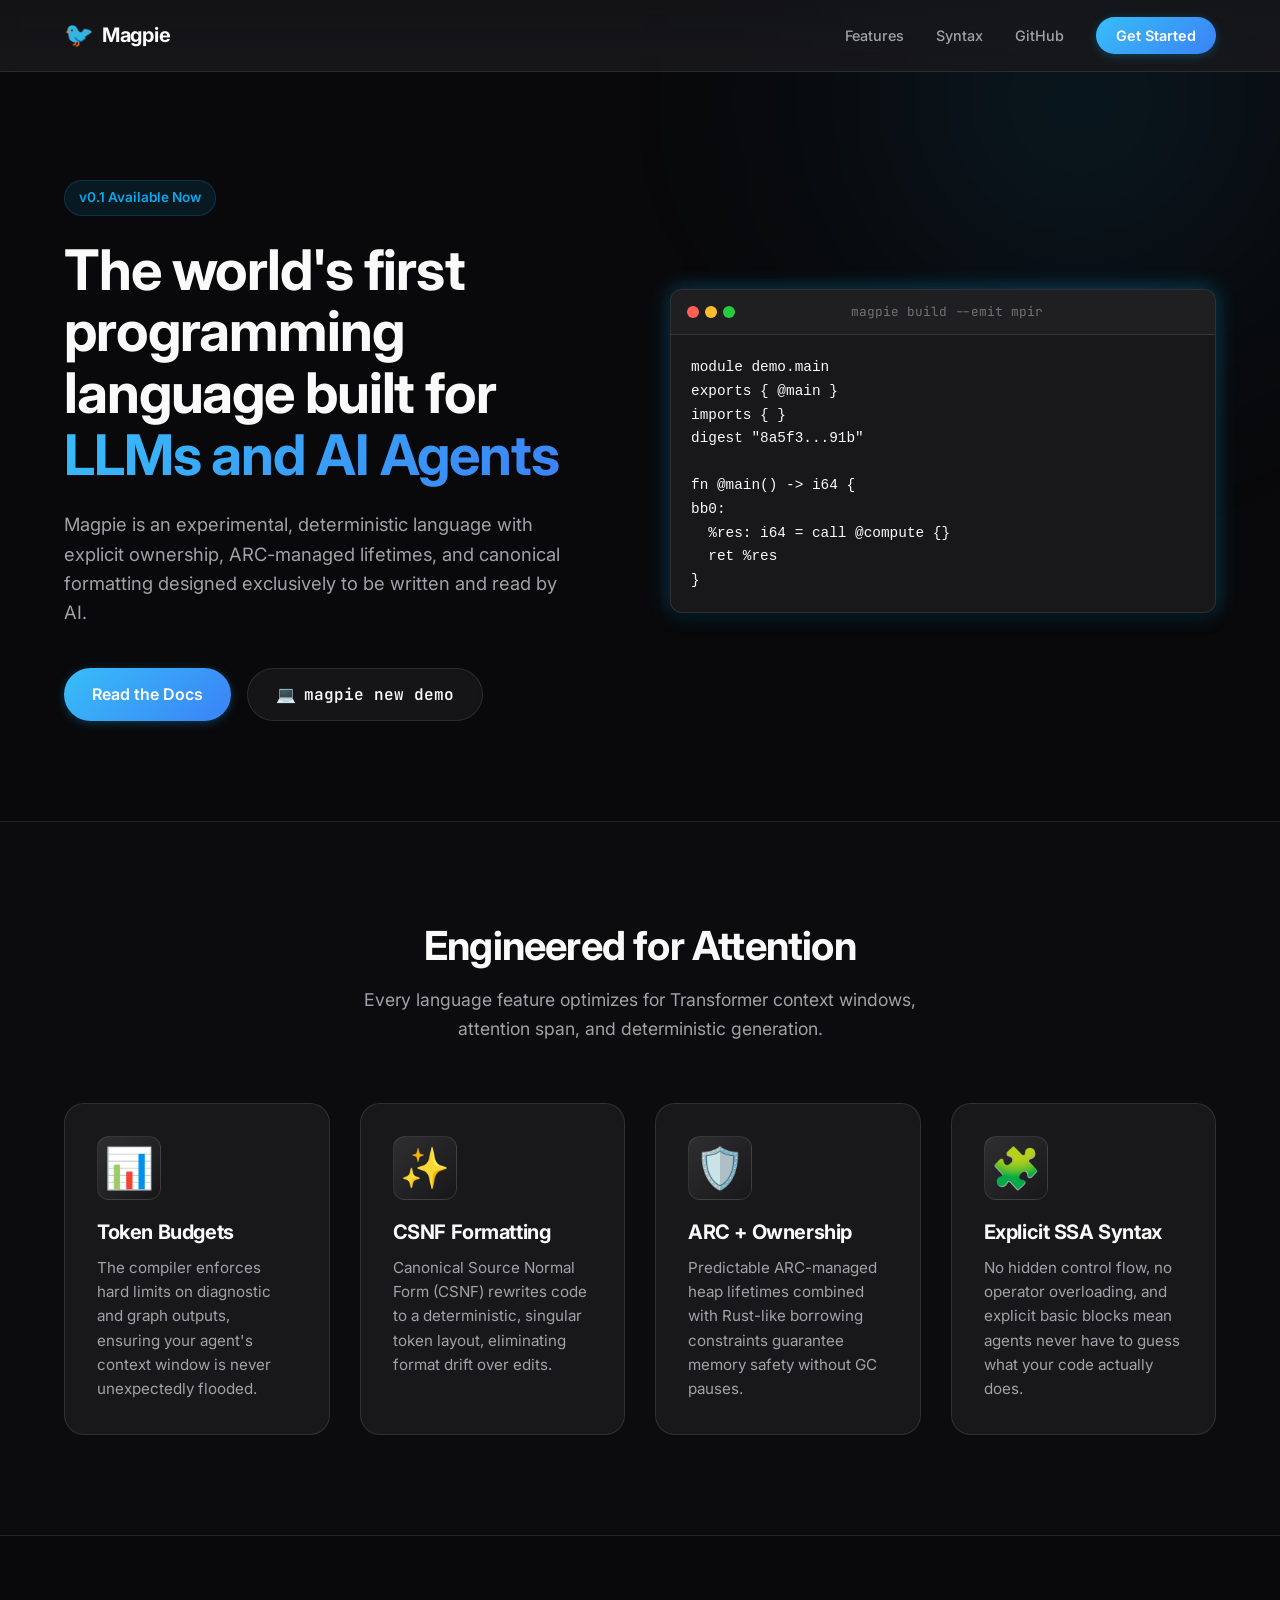
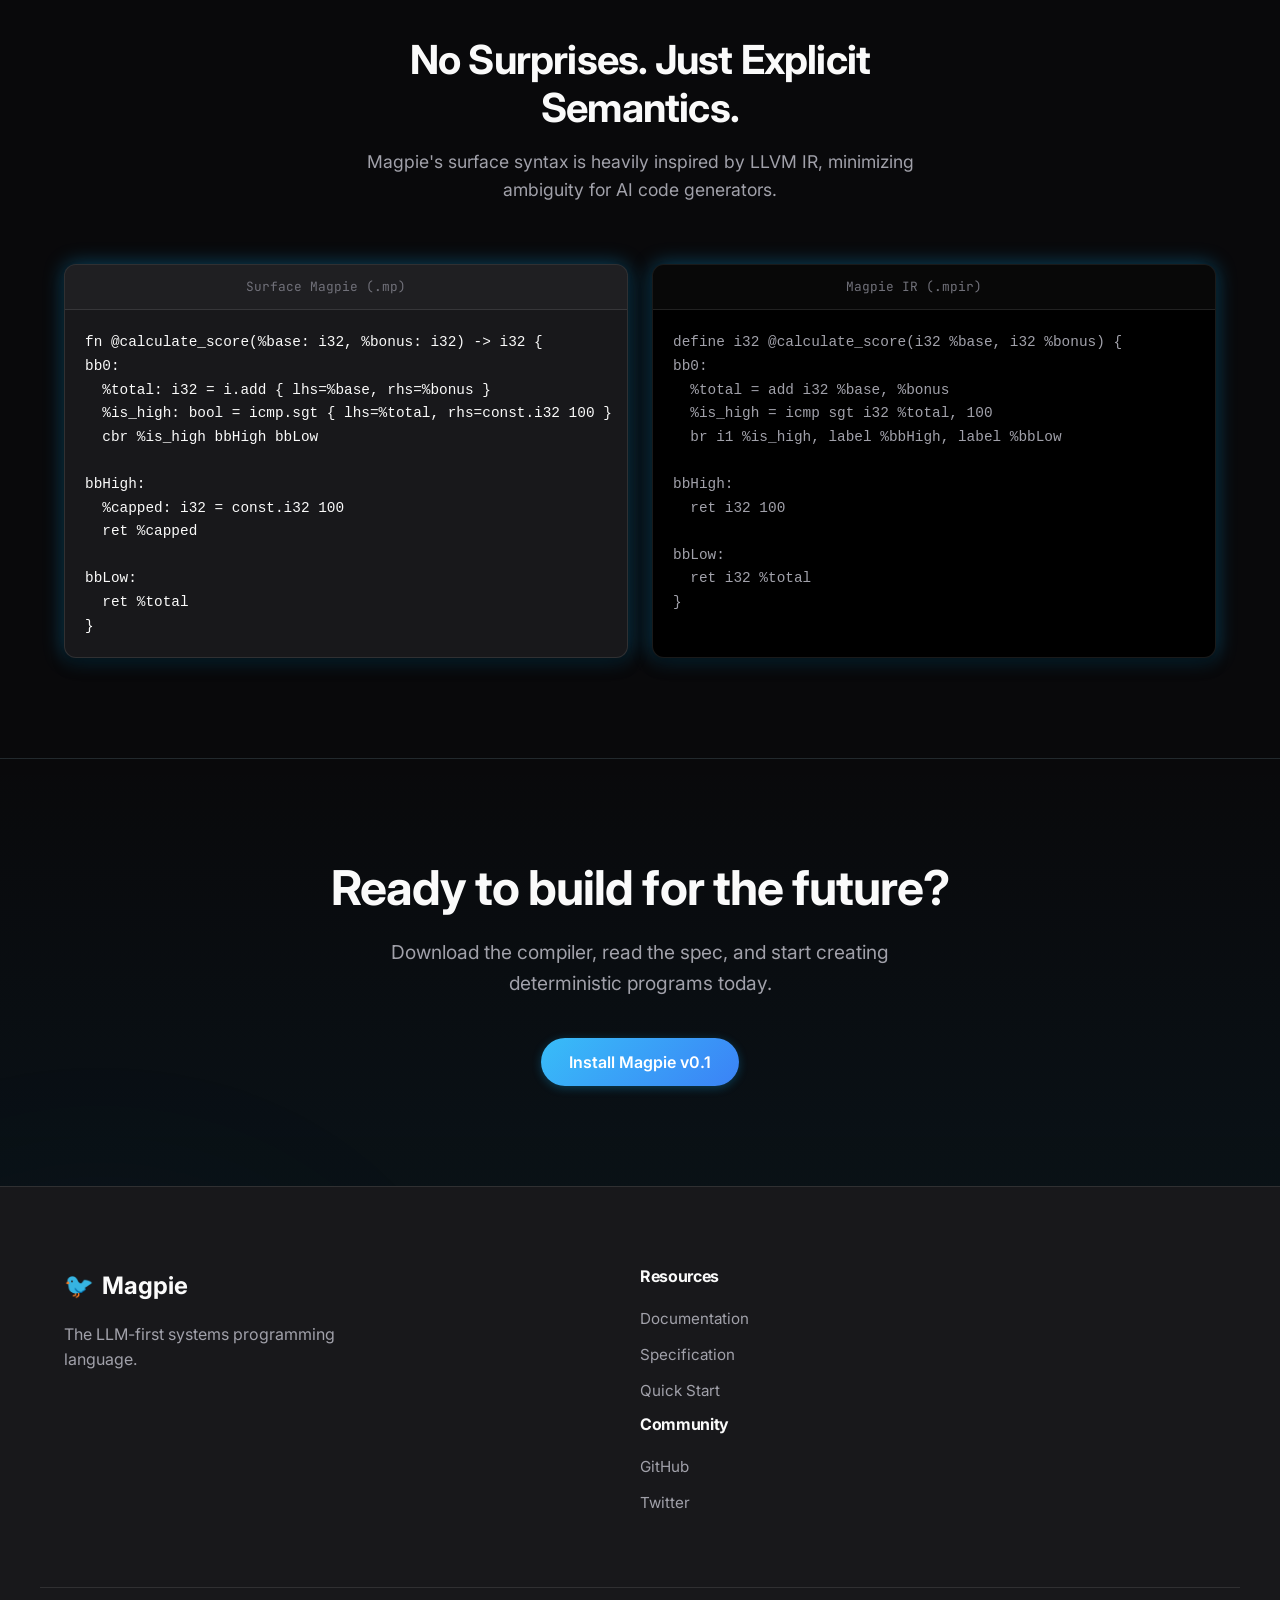
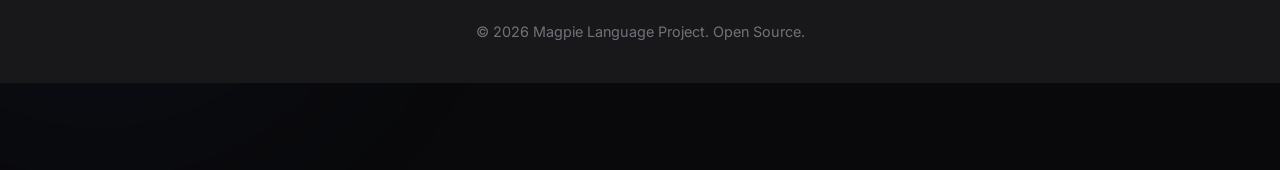
==== index.html @ f6280894 "Add landing page" ====
<!DOCTYPE html>
<html lang="en">

<head>
    <meta charset="UTF-8">
    <meta name="viewport" content="width=device-width, initial-scale=1.0">
    <title>Magpie | The LLM-First Systems Language</title>
    <meta name="description" content="The world's first programming language built for LLMs and AI Agents.">
    <link rel="preconnect" href="https://fonts.googleapis.com">
    <link rel="preconnect" href="https://fonts.gstatic.com" crossorigin>
    <link
        href="https://fonts.googleapis.com/css2?family=Inter:wght@400;500;600;700;800&family=JetBrains+Mono:wght@400;500;700&display=swap"
        rel="stylesheet">
    <link rel="stylesheet" href="style.css">
</head>

<body>
    <!-- Background Elements -->
    <div class="glow-bg top-glow"></div>
    <div class="glow-bg bottom-glow"></div>

    <header class="navbar">
        <div class="container nav-container">
            <a href="#" class="brand">
                <span class="logo-emoji">🐦</span>
                <span class="brand-name">Magpie</span>
            </a>
            <nav class="nav-links">
                <a href="#features">Features</a>
                <a href="#syntax">Syntax</a>
                <a href="https://github.com/magpie-lang/magpie/" target="_blank" rel="noopener noreferrer">GitHub</a>
                <button class="btn btn-primary nav-btn">Get Started</button>
            </nav>
        </div>
    </header>

    <main>
        <section class="hero">
            <div class="container hero-container">
                <div class="hero-content">
                    <div class="badge">v0.1 Available Now</div>
                    <h1 class="hero-title">
                        The world's first programming language built for <span class="text-gradient">LLMs and AI
                            Agents</span>
                    </h1>
                    <p class="hero-subtitle">
                        Magpie is an experimental, deterministic language with explicit ownership, ARC-managed
                        lifetimes, and canonical formatting designed exclusively to be written and read by AI.
                    </p>
                    <div class="hero-actions">
                        <a href="https://github.com/magpie-lang/magpie/blob/main/DOCUMENTATION.md" target="_blank"
                            rel="noopener noreferrer" class="btn btn-primary btn-lg">Read the Docs</a>
                        <button class="btn btn-secondary btn-lg">
                            <span class="icon">💻</span> magpie new demo
                        </button>
                    </div>
                </div>

                <div class="hero-visual">
                    <div class="code-window">
                        <div class="window-header">
                            <div class="window-controls">
                                <span></span><span></span><span></span>
                            </div>
                            <div class="window-title">magpie build --emit mpir</div>
                        </div>
                        <div class="window-body">
                            <pre><code class="language-mp">module demo.main
exports { @main }
imports { }
digest "8a5f3...91b"

fn @main() -> i64 {
bb0:
  %res: i64 = call @compute {}
  ret %res
}</code></pre>
                        </div>
                    </div>
                </div>
            </div>
        </section>

        <section id="features" class="features">
            <div class="container">
                <div class="section-header">
                    <h2>Engineered for Attention</h2>
                    <p>Every language feature optimizes for Transformer context windows, attention span, and
                        deterministic generation.</p>
                </div>

                <div class="features-grid">
                    <!-- Feature 1 -->
                    <div class="feature-card">
                        <div class="feature-icon">📊</div>
                        <h3>Token Budgets</h3>
                        <p>The compiler enforces hard limits on diagnostic and graph outputs, ensuring your agent's
                            context window is never unexpectedly flooded.</p>
                    </div>

                    <!-- Feature 2 -->
                    <div class="feature-card">
                        <div class="feature-icon">✨</div>
                        <h3>CSNF Formatting</h3>
                        <p>Canonical Source Normal Form (CSNF) rewrites code to a deterministic, singular token layout,
                            eliminating format drift over edits.</p>
                    </div>

                    <!-- Feature 3 -->
                    <div class="feature-card">
                        <div class="feature-icon">🛡️</div>
                        <h3>ARC + Ownership</h3>
                        <p>Predictable ARC-managed heap lifetimes combined with Rust-like borrowing constraints
                            guarantee memory safety without GC pauses.</p>
                    </div>

                    <!-- Feature 4 -->
                    <div class="feature-card">
                        <div class="feature-icon">🧩</div>
                        <h3>Explicit SSA Syntax</h3>
                        <p>No hidden control flow, no operator overloading, and explicit basic blocks mean agents never
                            have to guess what your code actually does.</p>
                    </div>
                </div>
            </div>
        </section>

        <section id="syntax" class="syntax-showcase">
            <div class="container">
                <div class="section-header">
                    <h2>No Surprises. Just Explicit Semantics.</h2>
                    <p>Magpie's surface syntax is heavily inspired by LLVM IR, minimizing ambiguity for AI code
                        generators.</p>
                </div>

                <div class="code-compare">
                    <div class="code-window pane">
                        <div class="window-header">
                            <div class="window-title">Surface Magpie (.mp)</div>
                        </div>
                        <div class="window-body">
                            <pre><code>fn @calculate_score(%base: i32, %bonus: i32) -> i32 {
bb0:
  %total: i32 = i.add { lhs=%base, rhs=%bonus }
  %is_high: bool = icmp.sgt { lhs=%total, rhs=const.i32 100 }
  cbr %is_high bbHigh bbLow

bbHigh:
  %capped: i32 = const.i32 100
  ret %capped

bbLow:
  ret %total
}</code></pre>
                        </div>
                    </div>

                    <div class="code-window pane pane-alt">
                        <div class="window-header">
                            <div class="window-title">Magpie IR (.mpir)</div>
                        </div>
                        <div class="window-body">
                            <pre><code>define i32 @calculate_score(i32 %base, i32 %bonus) {
bb0:
  %total = add i32 %base, %bonus
  %is_high = icmp sgt i32 %total, 100
  br i1 %is_high, label %bbHigh, label %bbLow

bbHigh:
  ret i32 100

bbLow:
  ret i32 %total
}</code></pre>
                        </div>
                    </div>
                </div>
            </div>
        </section>

        <section class="cta">
            <div class="container cta-container">
                <h2>Ready to build for the future?</h2>
                <p>Download the compiler, read the spec, and start creating deterministic programs today.</p>
                <div class="cta-actions">
                    <button class="btn btn-primary btn-lg">Install Magpie v0.1</button>
                </div>
            </div>
        </section>
    </main>

    <footer>
        <div class="container footer-container">
            <div class="footer-brand">
                <div class="logo">
                    <span class="logo-emoji">🐦</span>
                    <span class="brand-name">Magpie</span>
                </div>
                <p>The LLM-first systems programming language.</p>
            </div>

            <div class="footer-links">
                <div class="link-group">
                    <h4>Resources</h4>
                    <a href="#">Documentation</a>
                    <a href="#">Specification</a>
                    <a href="#">Quick Start</a>
                </div>
                <div class="link-group">
                    <h4>Community</h4>
                    <a href="https://github.com/magpie-lang/magpie/" target="_blank"
                        rel="noopener noreferrer">GitHub</a>
                    <a href="#">Twitter</a>
                </div>
            </div>
        </div>
        <div class="container footer-bottom">
            <p>&copy; 2026 Magpie Language Project. Open Source.</p>
        </div>
    </footer>
</body>

</html>
---- style.css ----
:root {
    /* Color Palette */
    --bg-base: #09090b;
    --bg-surface: #18181b;
    --bg-surface-elevated: #27272a;
    
    --text-primary: #fafafa;
    --text-secondary: #a1a1aa;
    --text-muted: #71717a;
    
    --accent-primary: #0ea5e9;
    --accent-secondary: #3b82f6;
    --accent-glow: rgba(14, 165, 233, 0.4);
    
    --border-color: rgba(255, 255, 255, 0.1);
    
    /* Gradients */
    --gradient-brand: linear-gradient(135deg, #38bdf8 0%, #3b82f6 100%);
    --gradient-glass: linear-gradient(180deg, rgba(24, 24, 27, 0.7) 0%, rgba(24, 24, 27, 0.9) 100%);
    
    /* Typography */
    --font-ui: 'Inter', -apple-system, BlinkMacSystemFont, "Segoe UI", Roboto, Helvetica, Arial, sans-serif;
    --font-mono: 'JetBrains Mono', ui-monospace, SFMono-Regular, Menlo, Monaco, Consolas, monospace;
    
    /* Borders & Shadows */
    --radius-sm: 6px;
    --radius-md: 12px;
    --radius-lg: 20px;
    --radius-full: 9999px;
    
    --shadow-md: 0 4px 6px -1px rgba(0, 0, 0, 0.3), 0 2px 4px -1px rgba(0, 0, 0, 0.2);
    --shadow-lg: 0 10px 15px -3px rgba(0, 0, 0, 0.4), 0 4px 6px -2px rgba(0, 0, 0, 0.2);
    --shadow-glow: 0 0 20px 0 var(--accent-glow);
    
    /* Transitions */
    --transition-fast: 150ms cubic-bezier(0.4, 0, 0.2, 1);
    --transition-normal: 300ms cubic-bezier(0.4, 0, 0.2, 1);
}

* {
    margin: 0;
    padding: 0;
    box-sizing: border-box;
}

html {
    scroll-behavior: smooth;
}

body {
    background-color: var(--bg-base);
    color: var(--text-primary);
    font-family: var(--font-ui);
    line-height: 1.6;
    -webkit-font-smoothing: antialiased;
    -moz-osx-font-smoothing: grayscale;
    position: relative;
    overflow-x: hidden;
}

/* Base Elements */
a {
    color: var(--text-primary);
    text-decoration: none;
    transition: color var(--transition-fast);
}

a:hover {
    color: var(--accent-primary);
}

h1, h2, h3, h4, h5, h6 {
    line-height: 1.2;
    letter-spacing: -0.02em;
    font-weight: 700;
}

/* Background Glow Effects */
.glow-bg {
    position: absolute;
    width: 600px;
    height: 600px;
    border-radius: 50%;
    filter: blur(120px);
    z-index: -1;
    pointer-events: none;
}

.top-glow {
    top: -200px;
    right: -100px;
    background: radial-gradient(circle, rgba(14, 165, 233, 0.15) 0%, rgba(59, 130, 246, 0) 70%);
}

.bottom-glow {
    bottom: -100px;
    left: -200px;
    background: radial-gradient(circle, rgba(59, 130, 246, 0.1) 0%, rgba(14, 165, 233, 0) 70%);
}

/* Layout */
.container {
    width: 100%;
    max-width: 1200px;
    margin: 0 auto;
    padding: 0 24px;
}

/* Navbar */
.navbar {
    position: fixed;
    top: 0;
    left: 0;
    width: 100%;
    height: 72px;
    background: var(--gradient-glass);
    backdrop-filter: blur(12px);
    -webkit-backdrop-filter: blur(12px);
    border-bottom: 1px solid var(--border-color);
    z-index: 100;
    display: flex;
    align-items: center;
}

.nav-container {
    display: flex;
    justify-content: space-between;
    align-items: center;
}

.brand {
    display: flex;
    align-items: center;
    gap: 8px;
    font-size: 1.25rem;
    font-weight: 700;
    letter-spacing: -0.01em;
}

.logo-emoji {
    font-size: 1.5rem;
}

.nav-links {
    display: flex;
    align-items: center;
    gap: 32px;
}

.nav-links a {
    color: var(--text-secondary);
    font-size: 0.9rem;
    font-weight: 500;
}

.nav-links a:hover {
    color: var(--text-primary);
}

.nav-btn {
    padding: 8px 16px;
    font-size: 0.9rem;
}

/* Buttons */
.btn {
    display: inline-flex;
    align-items: center;
    justify-content: center;
    gap: 8px;
    padding: 10px 20px;
    border-radius: var(--radius-full);
    font-weight: 600;
    font-family: var(--font-ui);
    cursor: pointer;
    transition: all var(--transition-normal);
    border: none;
    outline: none;
    text-decoration: none;
}

.btn-primary {
    background: var(--gradient-brand);
    color: white;
    box-shadow: 0 2px 10px rgba(14, 165, 233, 0.3);
}

.btn-primary:hover {
    box-shadow: 0 4px 20px rgba(14, 165, 233, 0.5);
    transform: translateY(-2px);
}

.btn-secondary {
    background: rgba(255, 255, 255, 0.05);
    color: var(--text-primary);
    border: 1px solid var(--border-color);
    backdrop-filter: blur(4px);
    font-family: var(--font-mono);
    font-size: 0.9rem;
}

.btn-secondary:hover {
    background: rgba(255, 255, 255, 0.1);
    transform: translateY(-2px);
}

.btn-lg {
    padding: 14px 28px;
    font-size: 1rem;
}

/* Hero Section */
.hero {
    padding: 180px 0 100px;
    position: relative;
    overflow: hidden;
}

.hero-container {
    display: grid;
    grid-template-columns: 1fr 1fr;
    gap: 60px;
    align-items: center;
}

.hero-content {
    display: flex;
    flex-direction: column;
    align-items: flex-start;
}

.badge {
    display: inline-block;
    padding: 6px 14px;
    border-radius: var(--radius-full);
    background: rgba(14, 165, 233, 0.1);
    color: var(--accent-primary);
    border: 1px solid rgba(14, 165, 233, 0.2);
    font-size: 0.85rem;
    font-weight: 600;
    margin-bottom: 24px;
}

.hero-title {
    font-size: 3.5rem;
    margin-bottom: 24px;
    line-height: 1.1;
    color: var(--text-primary);
}

.text-gradient {
    background: var(--gradient-brand);
    -webkit-background-clip: text;
    -webkit-text-fill-color: transparent;
    background-clip: text;
    color: transparent;
}

.hero-subtitle {
    font-size: 1.15rem;
    color: var(--text-secondary);
    margin-bottom: 40px;
    max-width: 500px;
}

.hero-actions {
    display: flex;
    gap: 16px;
    flex-wrap: wrap;
}

/* Mock Terminal / Code Window */
.code-window {
    background: var(--bg-surface);
    border-radius: var(--radius-md);
    border: 1px solid var(--border-color);
    box-shadow: var(--shadow-lg), var(--shadow-glow);
    overflow: hidden;
    position: relative;
}

.window-header {
    background: rgba(255, 255, 255, 0.03);
    border-bottom: 1px solid var(--border-color);
    padding: 12px 16px;
    display: flex;
    align-items: center;
}

.window-controls {
    display: flex;
    gap: 6px;
}

.window-controls span {
    width: 12px;
    height: 12px;
    border-radius: 50%;
    display: inline-block;
}

.window-controls span:nth-child(1) { background: #ff5f56; }
.window-controls span:nth-child(2) { background: #ffbd2e; }
.window-controls span:nth-child(3) { background: #27c93f; }

.window-title {
    flex-grow: 1;
    text-align: center;
    color: var(--text-muted);
    font-family: var(--font-mono);
    font-size: 0.8rem;
    margin-left: -40px; /* Offset the controls to center the text */
}

.window-body {
    padding: 20px;
    overflow-x: auto;
}

.window-body pre {
    font-family: var(--font-mono);
    font-size: 0.9rem;
    color: var(--text-primary);
    line-height: 1.5;
}

.window-body code {
    white-space: pre;
}

/* Syntax Highlighting Base (simplified for landing page) */
.window-body .keyword { color: #c678dd; } /* e.g. fn, module */
.window-body .function { color: #61afef; } /* e.g. @main */
.window-body .type { color: #e5c07b; } /* e.g. i64 */
.window-body .variable { color: #e06c75; } /* e.g. %res */
.window-body .string { color: #98c379; } /* e.g. "..." */
.window-body .comment { color: #5c6370; font-style: italic; }

/* Features Section */
.features {
    padding: 100px 0;
    background: rgba(255, 255, 255, 0.01);
    border-top: 1px solid var(--border-color);
    border-bottom: 1px solid var(--border-color);
}

.section-header {
    text-align: center;
    max-width: 600px;
    margin: 0 auto 60px;
}

.section-header h2 {
    font-size: 2.5rem;
    margin-bottom: 16px;
}

.section-header p {
    color: var(--text-secondary);
    font-size: 1.1rem;
}

.features-grid {
    display: grid;
    grid-template-columns: repeat(auto-fit, minmax(250px, 1fr));
    gap: 30px;
}

.feature-card {
    background: var(--bg-surface);
    border: 1px solid var(--border-color);
    border-radius: var(--radius-lg);
    padding: 32px;
    transition: transform var(--transition-normal), border-color var(--transition-normal);
}

.feature-card:hover {
    transform: translateY(-5px);
    border-color: rgba(14, 165, 233, 0.5);
    box-shadow: 0 10px 30px -10px rgba(14, 165, 233, 0.2);
}

.feature-icon {
    font-size: 2.5rem;
    margin-bottom: 20px;
    background: linear-gradient(135deg, rgba(255,255,255,0.1), rgba(255,255,255,0.0));
    width: 64px;
    height: 64px;
    display: flex;
    align-items: center;
    justify-content: center;
    border-radius: var(--radius-md);
    border: 1px solid var(--border-color);
}

.feature-card h3 {
    font-size: 1.25rem;
    margin-bottom: 12px;
}

.feature-card p {
    color: var(--text-secondary);
    font-size: 0.95rem;
}

/* Syntax Showcase */
.syntax-showcase {
    padding: 100px 0;
}

.code-compare {
    display: grid;
    grid-template-columns: 1fr 1fr;
    gap: 24px;
    margin-top: 40px;
}

.pane {
    height: 100%;
}

.pane-alt {
    background: #000;
}

.pane-alt .window-body pre {
    color: #a1a1aa;
}

/* CTA Section */
.cta {
    padding: 100px 0;
    text-align: center;
    background: linear-gradient(to bottom, transparent, rgba(14, 165, 233, 0.05));
    border-top: 1px solid var(--border-color);
}

.cta-container h2 {
    font-size: 3rem;
    margin-bottom: 20px;
}

.cta-container p {
    color: var(--text-secondary);
    font-size: 1.2rem;
    margin-bottom: 40px;
    max-width: 600px;
    margin-left: auto;
    margin-right: auto;
}

.cta-actions {
    display: flex;
    justify-content: center;
}

/* Footer */
footer {
    background: var(--bg-surface);
    border-top: 1px solid var(--border-color);
    padding: 80px 0 40px;
}

.footer-container {
    display: grid;
    grid-template-columns: 2fr 1fr 1fr;
    gap: 40px;
    margin-bottom: 60px;
}

.footer-brand .logo {
    display: flex;
    align-items: center;
    gap: 8px;
    font-size: 1.5rem;
    font-weight: 700;
    margin-bottom: 16px;
}

.footer-brand p {
    color: var(--text-secondary);
    max-width: 300px;
}

.link-group h4 {
    margin-bottom: 20px;
    color: var(--text-primary);
}

.link-group a {
    display: block;
    color: var(--text-secondary);
    margin-bottom: 12px;
    font-size: 0.95rem;
}

.link-group a:hover {
    color: var(--accent-primary);
}

.footer-bottom {
    border-top: 1px solid var(--border-color);
    padding-top: 32px;
    text-align: center;
    color: var(--text-muted);
    font-size: 0.9rem;
}

/* Responsive Design */
@media (max-width: 968px) {
    .hero-container {
        grid-template-columns: 1fr;
        text-align: center;
    }
    
    .hero-content {
        align-items: center;
    }
    
    .hero-title {
        font-size: 3rem;
    }
    
    .hero-actions {
        justify-content: center;
    }
    
    .code-compare {
        grid-template-columns: 1fr;
    }
    
    .footer-container {
        grid-template-columns: 1fr;
        text-align: center;
    }
    
    .footer-brand .logo {
        justify-content: center;
    }
    
    .footer-brand p {
        margin: 0 auto;
    }
}

@media (max-width: 640px) {
    .nav-links {
        display: none;
    }
    
    .hero-title {
        font-size: 2.25rem;
    }
    
    .hero {
        padding: 120px 0 60px;
    }
}
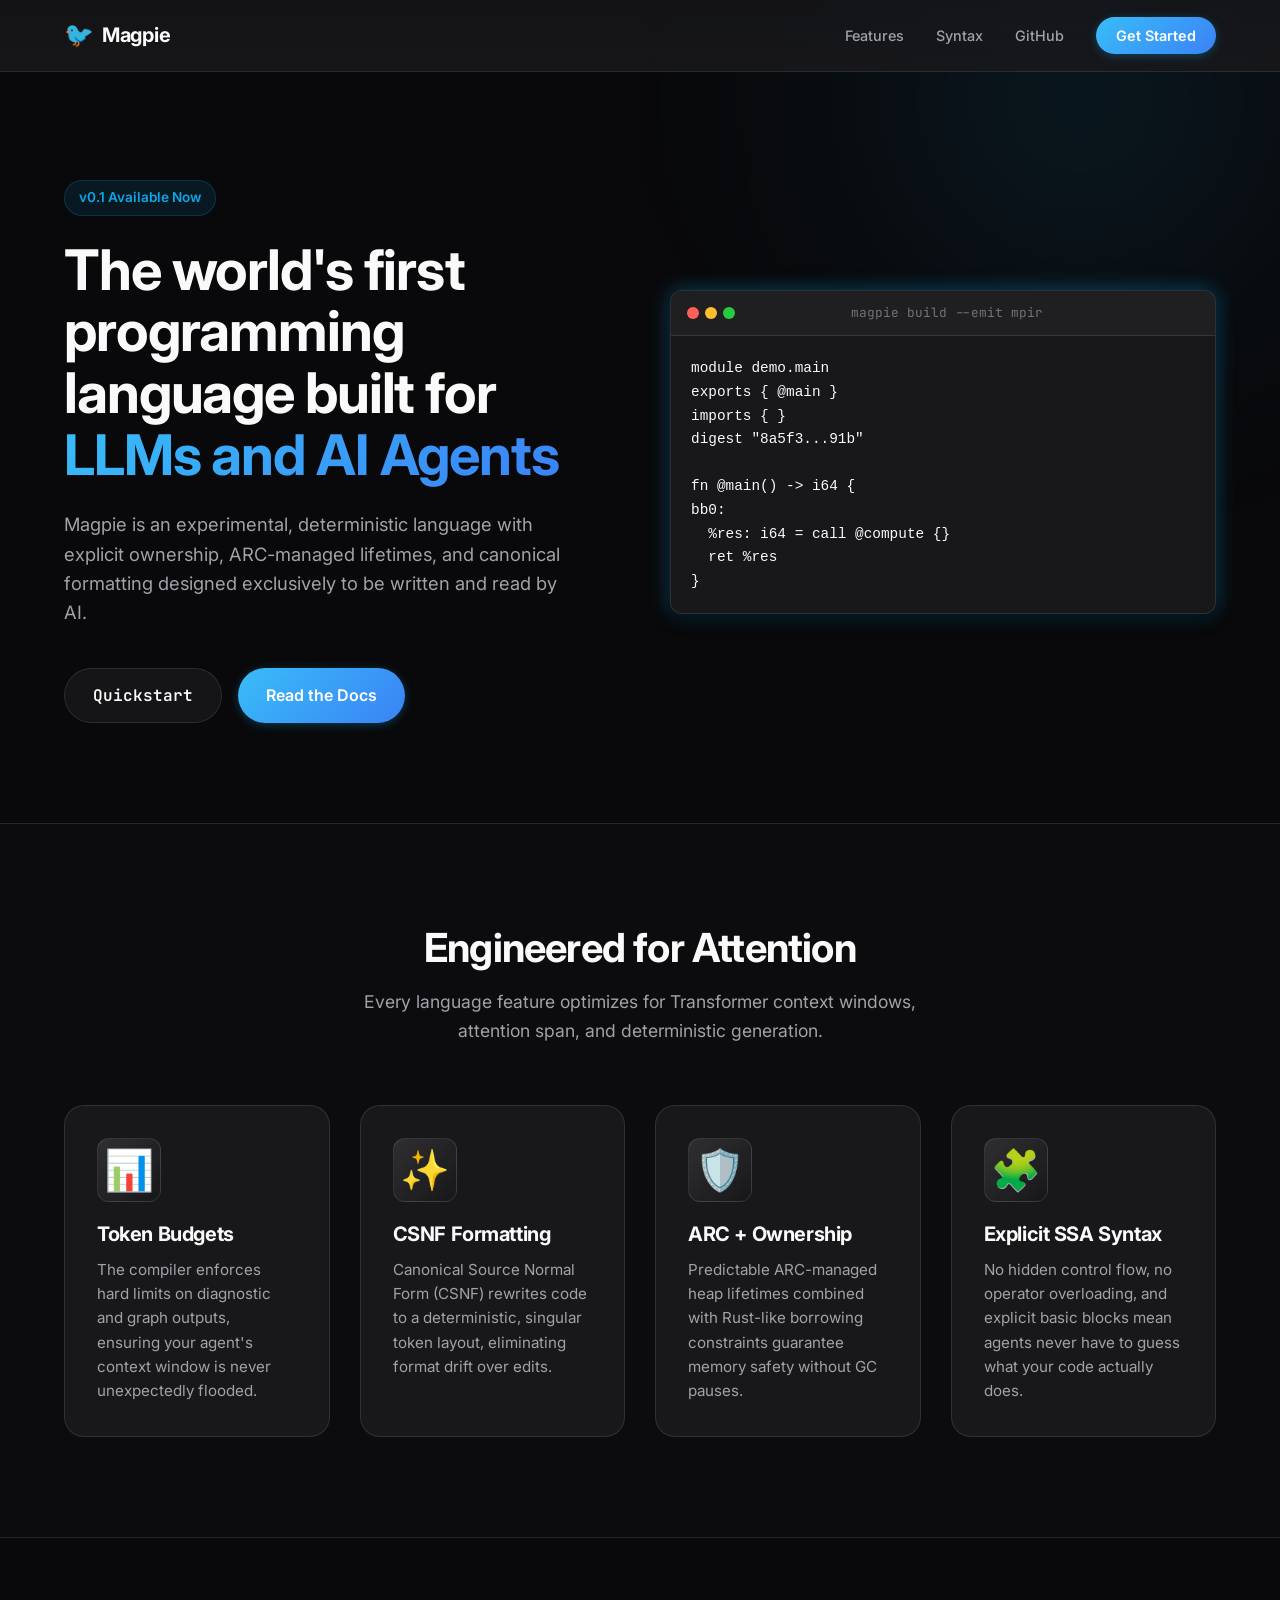
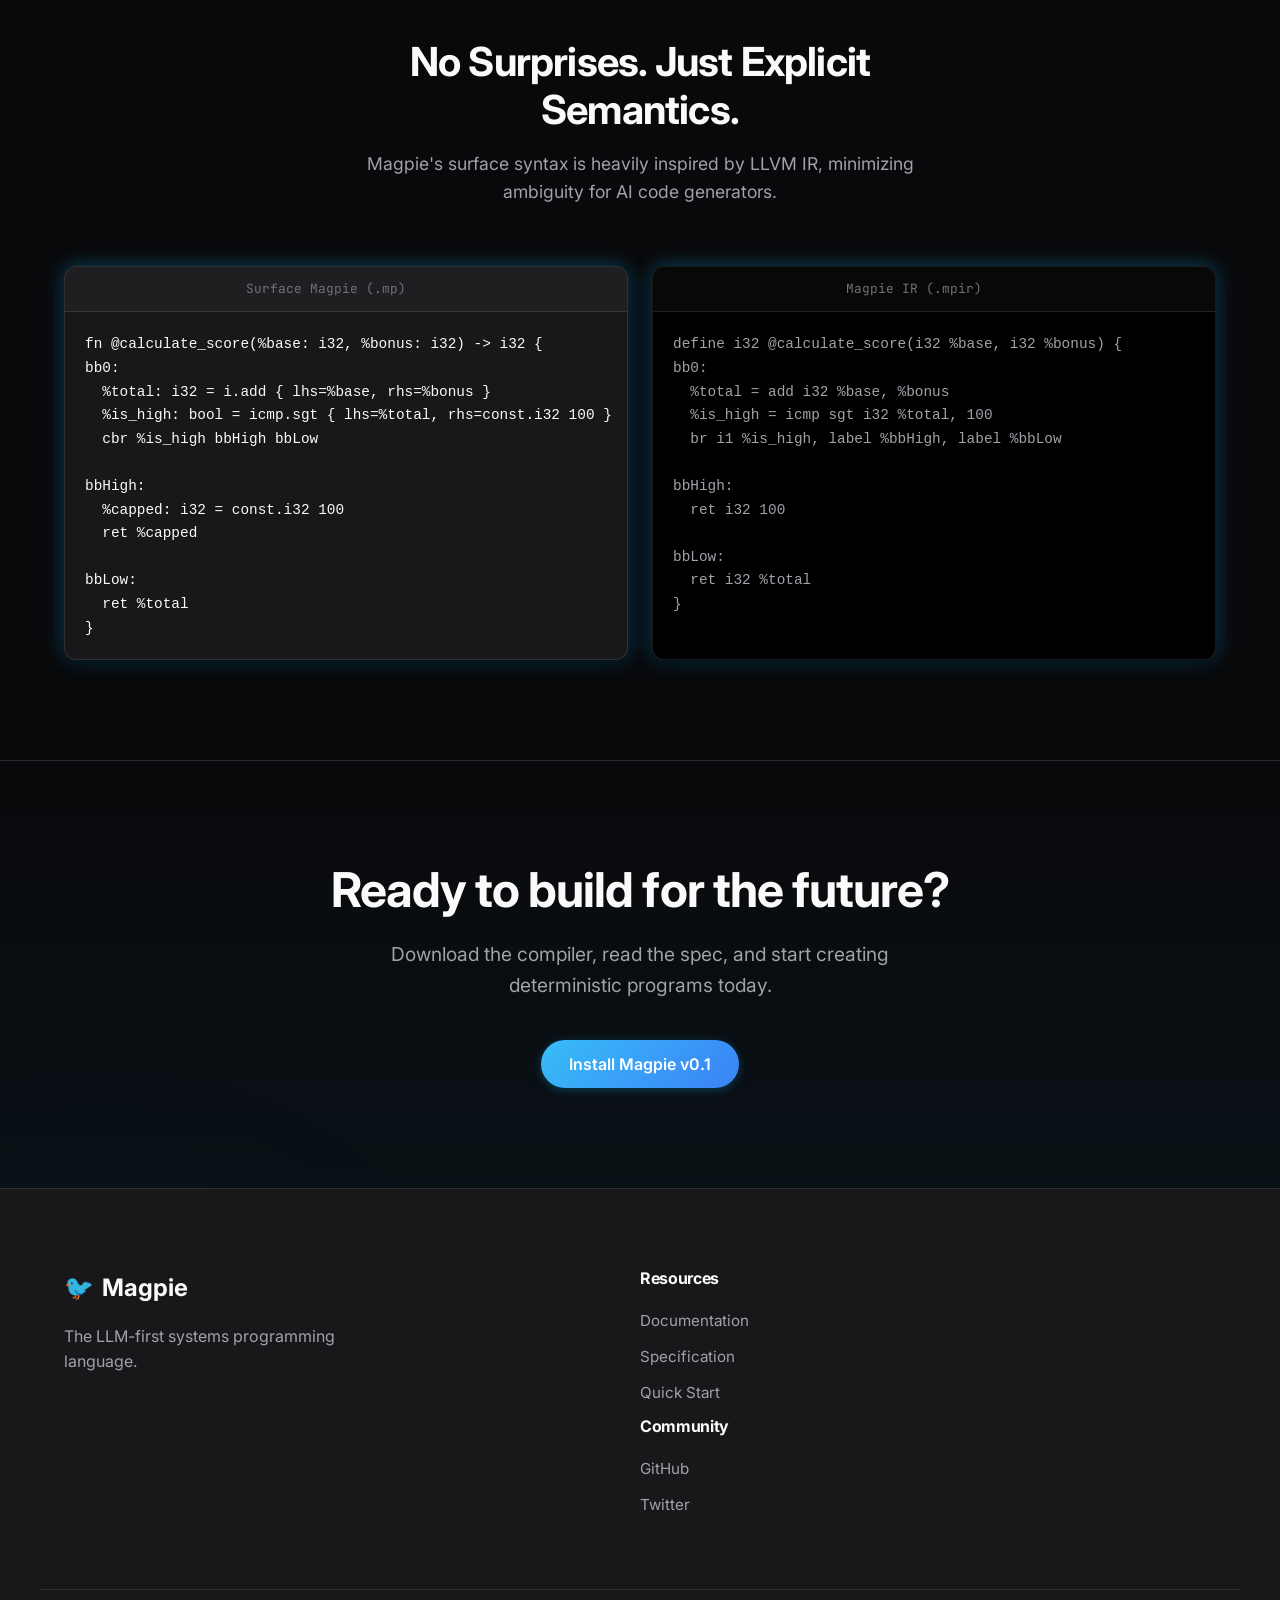
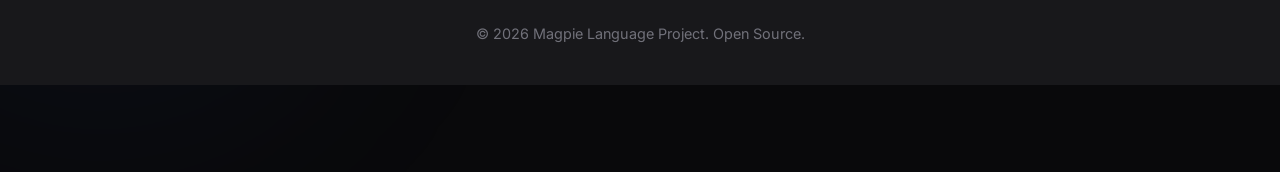
==== commit 1eedc48b: "update index.html" ====
--- a/index.html
+++ b/index.html
@@ -48,11 +48,10 @@
                         lifetimes, and canonical formatting designed exclusively to be written and read by AI.
                     </p>
                     <div class="hero-actions">
+                        <a href="https://github.com/magpie-lang/magpie/blob/main/DOCUMENTATION_QUICKSTART.md"
+                            target="_blank" rel="noopener noreferrer" class="btn btn-secondary btn-lg">Quickstart</a>
                         <a href="https://github.com/magpie-lang/magpie/blob/main/DOCUMENTATION.md" target="_blank"
                             rel="noopener noreferrer" class="btn btn-primary btn-lg">Read the Docs</a>
-                        <button class="btn btn-secondary btn-lg">
-                            <span class="icon">💻</span> magpie new demo
-                        </button>
                     </div>
                 </div>
 
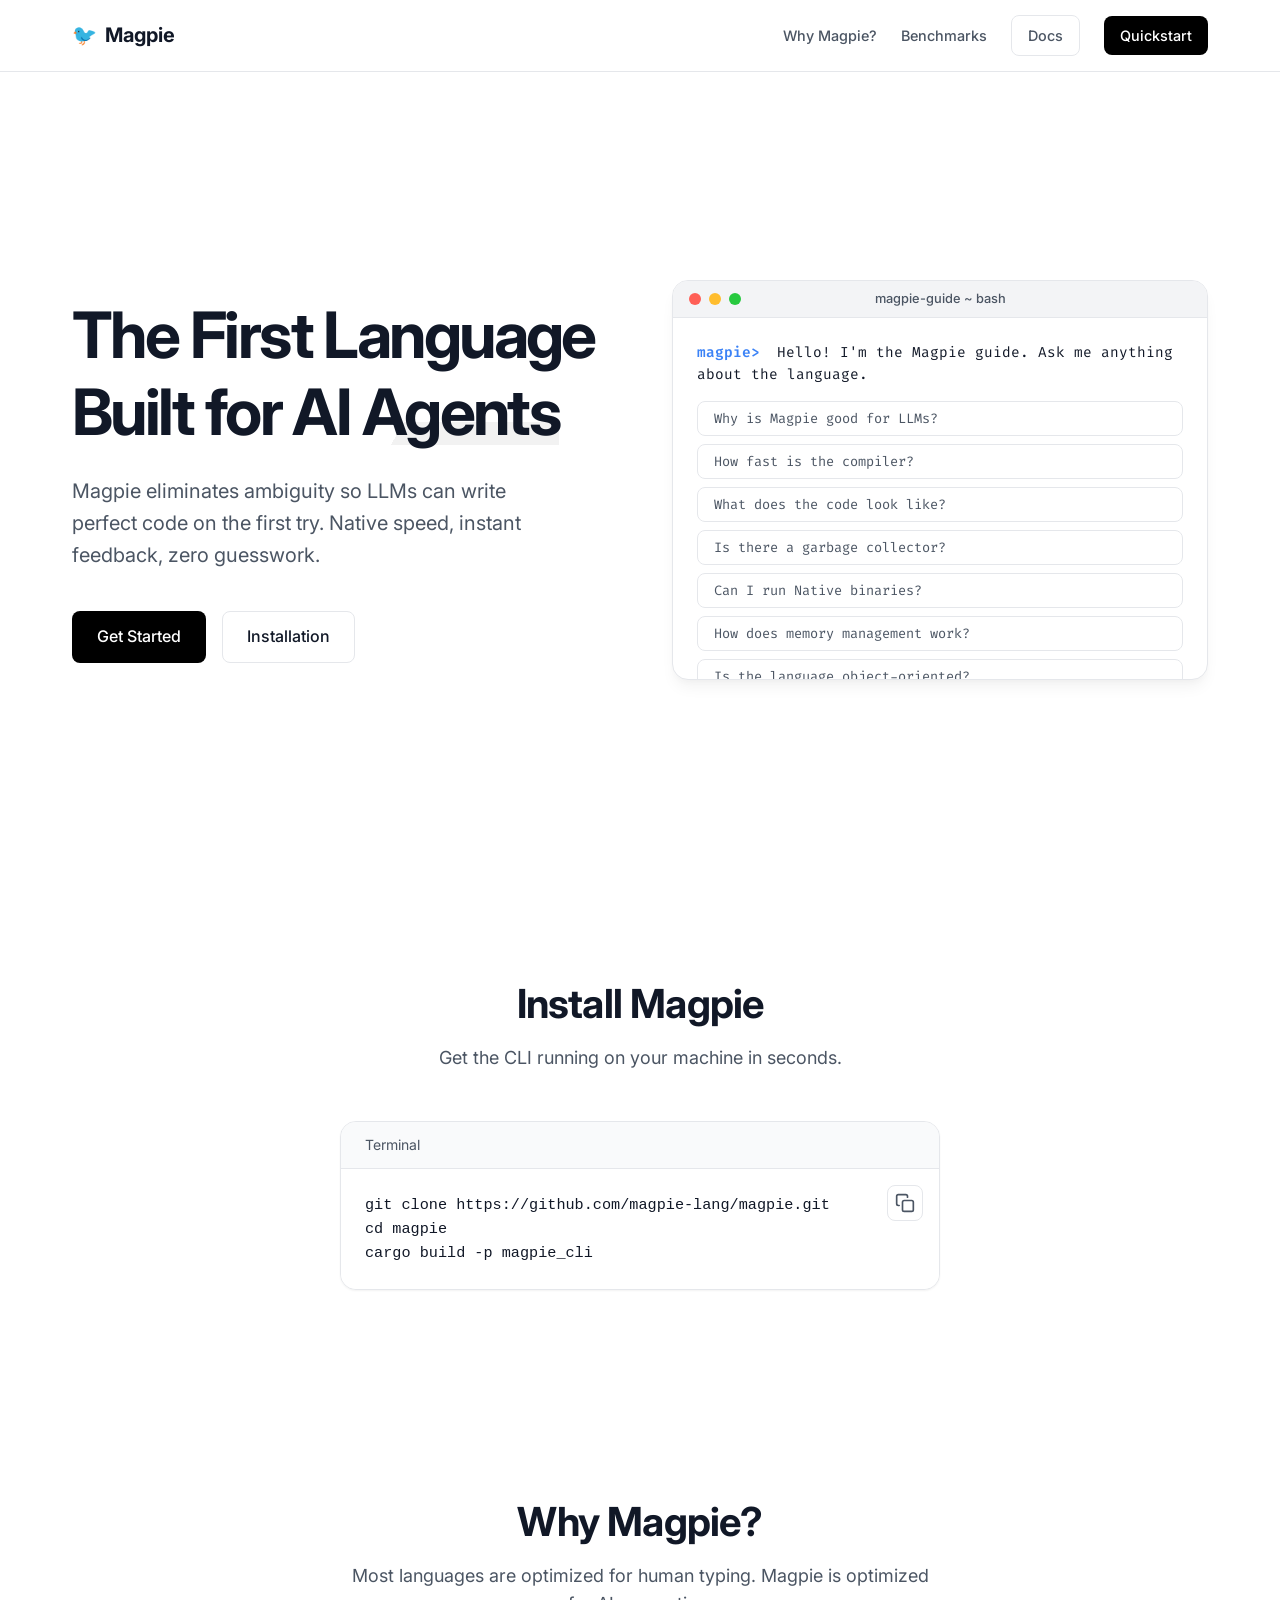
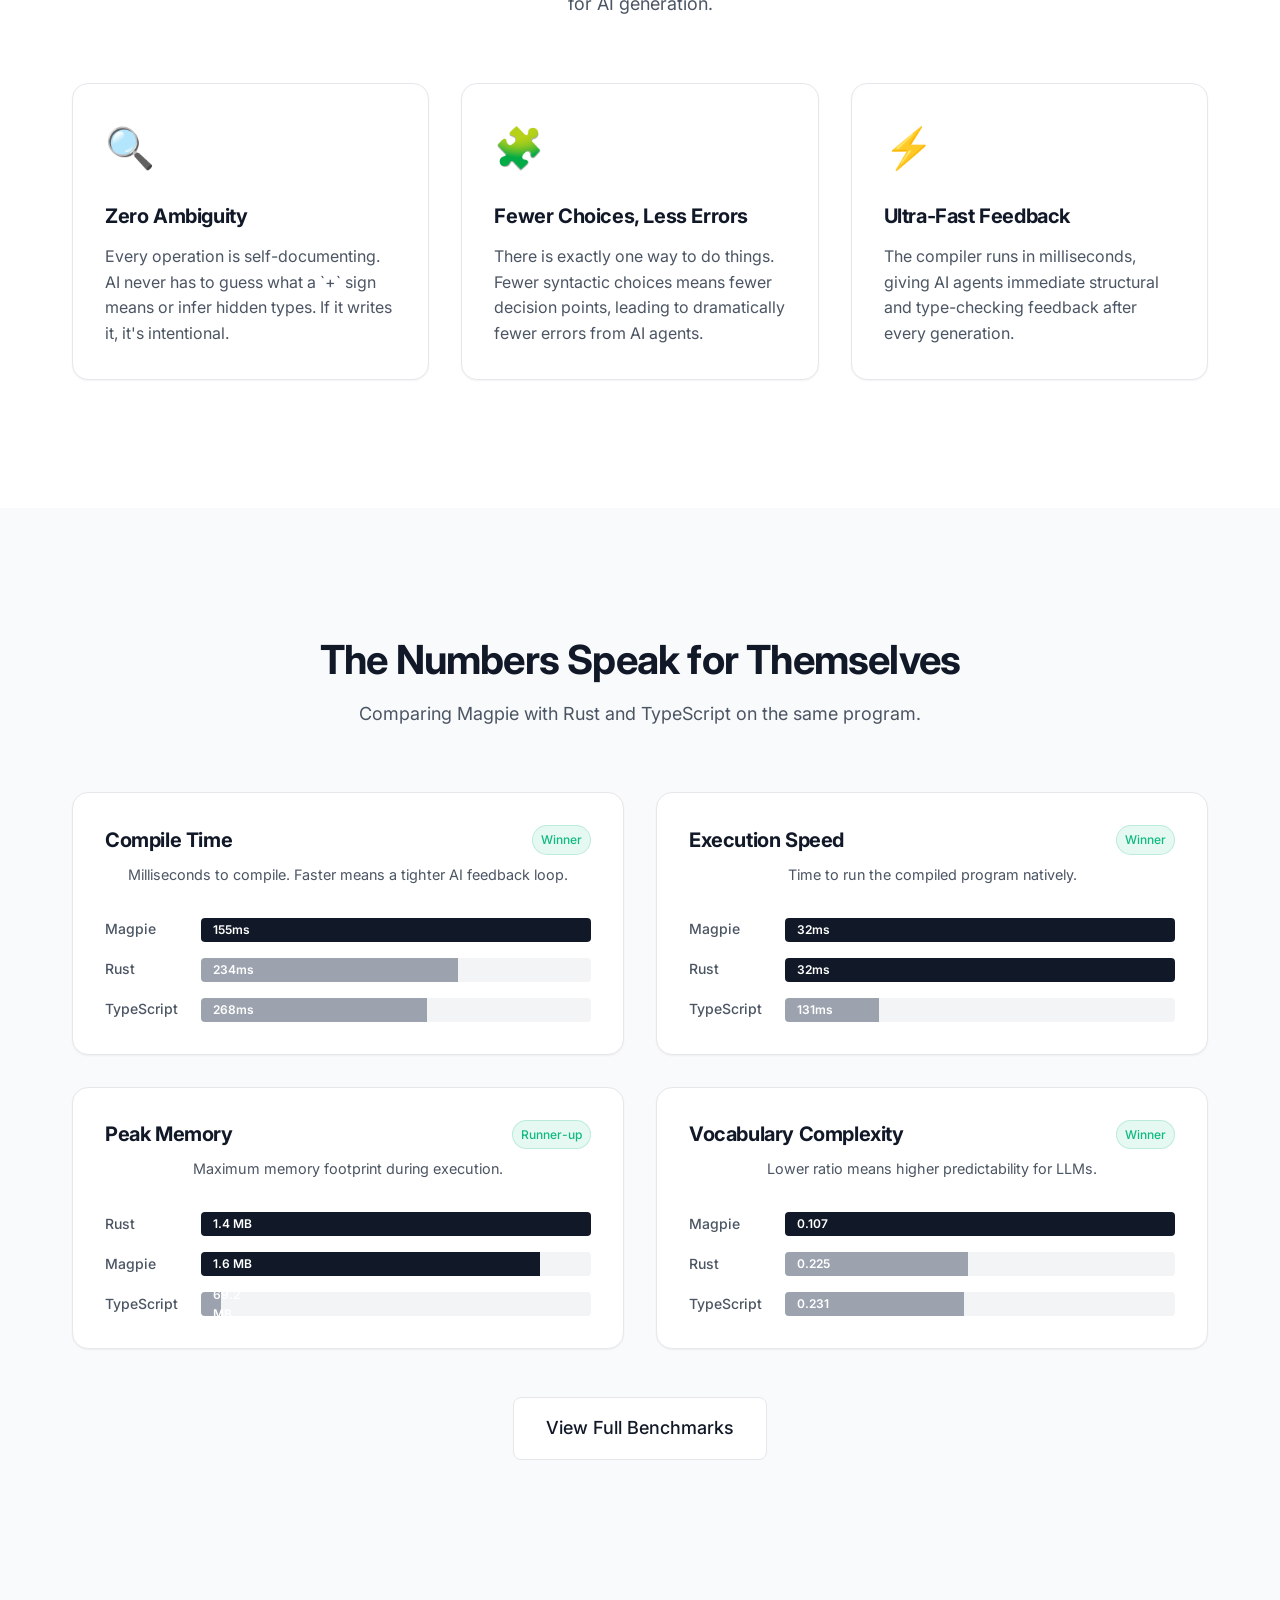
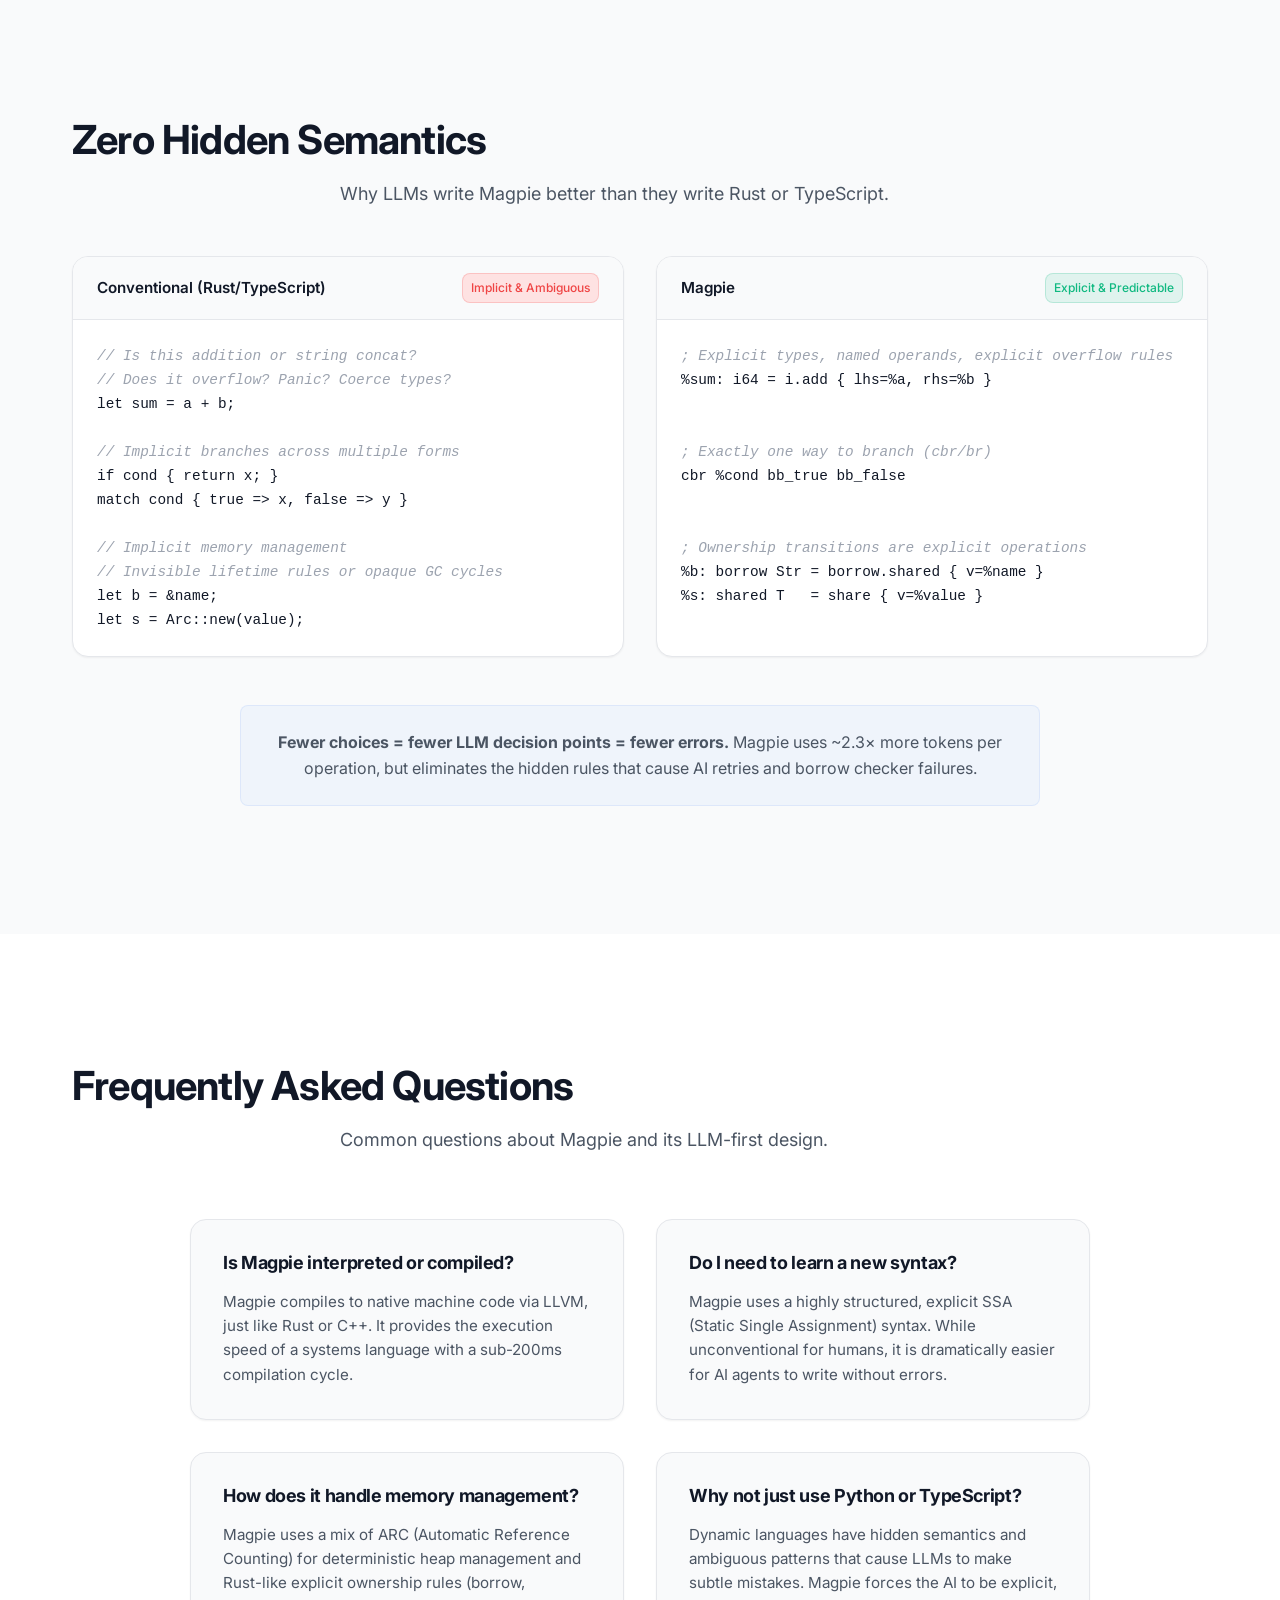
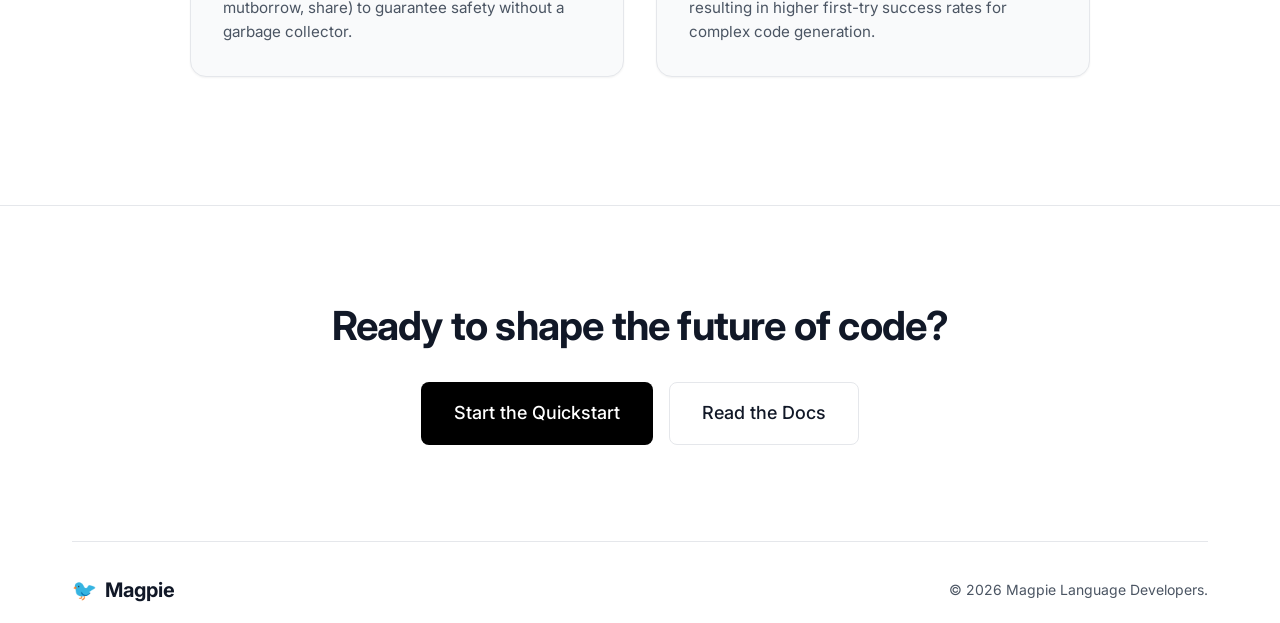
==== commit 5f299830: "update website" ====
--- a/index.html
+++ b/index.html
@@ -4,219 +4,404 @@
 <head>
     <meta charset="UTF-8">
     <meta name="viewport" content="width=device-width, initial-scale=1.0">
-    <title>Magpie | The LLM-First Systems Language</title>
-    <meta name="description" content="The world's first programming language built for LLMs and AI Agents.">
+    <title>Magpie - The LLM-Native Programming Language</title>
+    <meta name="description"
+        content="Magpie is a programming language built specifically for AI agents, featuring explicit semantics and ultra-fast compilation.">
+
+    <!-- Google Fonts -->
     <link rel="preconnect" href="https://fonts.googleapis.com">
     <link rel="preconnect" href="https://fonts.gstatic.com" crossorigin>
     <link
-        href="https://fonts.googleapis.com/css2?family=Inter:wght@400;500;600;700;800&family=JetBrains+Mono:wght@400;500;700&display=swap"
+        href="https://fonts.googleapis.com/css2?family=Inter:wght@400;500;600;700;800&family=Fira+Code:wght@400;500&display=swap"
         rel="stylesheet">
+
+    <!-- CSS -->
     <link rel="stylesheet" href="style.css">
+
+    <!-- Favicon (using bird emoji) -->
+    <link rel="icon"
+        href="data:image/svg+xml,<svg xmlns=%22http://www.w3.org/2000/svg%22 viewBox=%220 0 100 100%22><text y=%22.9em%22 font-size=%2290%22>🐦</text></svg>">
 </head>
 
 <body>
-    <!-- Background Elements -->
-    <div class="glow-bg top-glow"></div>
-    <div class="glow-bg bottom-glow"></div>
-
-    <header class="navbar">
+    <!-- Navbar -->
+    <nav class="navbar">
         <div class="container nav-container">
-            <a href="#" class="brand">
+            <div class="logo">
                 <span class="logo-emoji">🐦</span>
-                <span class="brand-name">Magpie</span>
-            </a>
-            <nav class="nav-links">
-                <a href="#features">Features</a>
-                <a href="#syntax">Syntax</a>
-                <a href="https://github.com/magpie-lang/magpie/" target="_blank" rel="noopener noreferrer">GitHub</a>
-                <button class="btn btn-primary nav-btn">Get Started</button>
-            </nav>
-        </div>
-    </header>
-
-    <main>
-        <section class="hero">
-            <div class="container hero-container">
-                <div class="hero-content">
-                    <div class="badge">v0.1 Available Now</div>
-                    <h1 class="hero-title">
-                        The world's first programming language built for <span class="text-gradient">LLMs and AI
-                            Agents</span>
-                    </h1>
-                    <p class="hero-subtitle">
-                        Magpie is an experimental, deterministic language with explicit ownership, ARC-managed
-                        lifetimes, and canonical formatting designed exclusively to be written and read by AI.
-                    </p>
-                    <div class="hero-actions">
-                        <a href="https://github.com/magpie-lang/magpie/blob/main/DOCUMENTATION_QUICKSTART.md"
-                            target="_blank" rel="noopener noreferrer" class="btn btn-secondary btn-lg">Quickstart</a>
-                        <a href="https://github.com/magpie-lang/magpie/blob/main/DOCUMENTATION.md" target="_blank"
-                            rel="noopener noreferrer" class="btn btn-primary btn-lg">Read the Docs</a>
-                    </div>
-                </div>
-
-                <div class="hero-visual">
-                    <div class="code-window">
-                        <div class="window-header">
-                            <div class="window-controls">
-                                <span></span><span></span><span></span>
-                            </div>
-                            <div class="window-title">magpie build --emit mpir</div>
-                        </div>
-                        <div class="window-body">
-                            <pre><code class="language-mp">module demo.main
-exports { @main }
-imports { }
-digest "8a5f3...91b"
-
-fn @main() -> i64 {
-bb0:
-  %res: i64 = call @compute {}
-  ret %res
-}</code></pre>
-                        </div>
-                    </div>
-                </div>
-            </div>
-        </section>
-
-        <section id="features" class="features">
-            <div class="container">
-                <div class="section-header">
-                    <h2>Engineered for Attention</h2>
-                    <p>Every language feature optimizes for Transformer context windows, attention span, and
-                        deterministic generation.</p>
-                </div>
-
-                <div class="features-grid">
-                    <!-- Feature 1 -->
-                    <div class="feature-card">
-                        <div class="feature-icon">📊</div>
-                        <h3>Token Budgets</h3>
-                        <p>The compiler enforces hard limits on diagnostic and graph outputs, ensuring your agent's
-                            context window is never unexpectedly flooded.</p>
-                    </div>
-
-                    <!-- Feature 2 -->
-                    <div class="feature-card">
-                        <div class="feature-icon">✨</div>
-                        <h3>CSNF Formatting</h3>
-                        <p>Canonical Source Normal Form (CSNF) rewrites code to a deterministic, singular token layout,
-                            eliminating format drift over edits.</p>
-                    </div>
-
-                    <!-- Feature 3 -->
-                    <div class="feature-card">
-                        <div class="feature-icon">🛡️</div>
-                        <h3>ARC + Ownership</h3>
-                        <p>Predictable ARC-managed heap lifetimes combined with Rust-like borrowing constraints
-                            guarantee memory safety without GC pauses.</p>
-                    </div>
-
-                    <!-- Feature 4 -->
-                    <div class="feature-card">
-                        <div class="feature-icon">🧩</div>
-                        <h3>Explicit SSA Syntax</h3>
-                        <p>No hidden control flow, no operator overloading, and explicit basic blocks mean agents never
-                            have to guess what your code actually does.</p>
-                    </div>
-                </div>
-            </div>
-        </section>
-
-        <section id="syntax" class="syntax-showcase">
-            <div class="container">
-                <div class="section-header">
-                    <h2>No Surprises. Just Explicit Semantics.</h2>
-                    <p>Magpie's surface syntax is heavily inspired by LLVM IR, minimizing ambiguity for AI code
-                        generators.</p>
-                </div>
-
-                <div class="code-compare">
-                    <div class="code-window pane">
-                        <div class="window-header">
-                            <div class="window-title">Surface Magpie (.mp)</div>
-                        </div>
-                        <div class="window-body">
-                            <pre><code>fn @calculate_score(%base: i32, %bonus: i32) -> i32 {
-bb0:
-  %total: i32 = i.add { lhs=%base, rhs=%bonus }
-  %is_high: bool = icmp.sgt { lhs=%total, rhs=const.i32 100 }
-  cbr %is_high bbHigh bbLow
-
-bbHigh:
-  %capped: i32 = const.i32 100
-  ret %capped
-
-bbLow:
-  ret %total
-}</code></pre>
-                        </div>
-                    </div>
-
-                    <div class="code-window pane pane-alt">
-                        <div class="window-header">
-                            <div class="window-title">Magpie IR (.mpir)</div>
-                        </div>
-                        <div class="window-body">
-                            <pre><code>define i32 @calculate_score(i32 %base, i32 %bonus) {
-bb0:
-  %total = add i32 %base, %bonus
-  %is_high = icmp sgt i32 %total, 100
-  br i1 %is_high, label %bbHigh, label %bbLow
-
-bbHigh:
-  ret i32 100
-
-bbLow:
-  ret i32 %total
-}</code></pre>
-                        </div>
-                    </div>
-                </div>
-            </div>
-        </section>
-
-        <section class="cta">
-            <div class="container cta-container">
-                <h2>Ready to build for the future?</h2>
-                <p>Download the compiler, read the spec, and start creating deterministic programs today.</p>
-                <div class="cta-actions">
-                    <button class="btn btn-primary btn-lg">Install Magpie v0.1</button>
-                </div>
-            </div>
-        </section>
-    </main>
-
+                <span class="logo-text">Magpie</span>
+            </div>
+            <div class="nav-links">
+                <a href="#why-magpie">Why Magpie?</a>
+                <a href="#benchmarks">Benchmarks</a>
+                <a href="https://github.com/magpie-lang/magpie/blob/main/DOCUMENTATION.md" target="_blank"
+                    class="nav-btn-secondary">Docs</a>
+                <a href="https://github.com/magpie-lang/magpie/blob/main/DOCUMENTATION_QUICKSTART.md" target="_blank"
+                    class="nav-btn-primary">Quickstart</a>
+            </div>
+        </div>
+    </nav>
+
+    <!-- Hero Section -->
+    <section class="hero">
+        <div class="container hero-container">
+            <div class="hero-content">
+                <h1 class="hero-title">The First Language Built for <span class="highlight">AI Agents</span></h1>
+                <p class="hero-subtitle">Magpie eliminates ambiguity so LLMs can write perfect code on the first try.
+                    Native speed, instant feedback, zero guesswork.</p>
+                <div class="hero-cta">
+                    <a href="https://github.com/magpie-lang/magpie/blob/main/DOCUMENTATION_QUICKSTART.md"
+                        target="_blank" class="btn btn-primary">Get Started</a>
+                    <a href="#install" class="btn btn-secondary">Installation</a>
+                </div>
+            </div>
+
+            <!-- Terminal Chatbot -->
+            <div class="terminal-wrapper">
+                <div class="terminal-header">
+                    <div class="terminal-dots">
+                        <span class="dot red"></span>
+                        <span class="dot yellow"></span>
+                        <span class="dot green"></span>
+                    </div>
+                    <div class="terminal-title">magpie-guide ~ bash</div>
+                </div>
+                <div class="terminal-body" id="chatWindow">
+                    <div class="chat-message bot-message">
+                        <span class="prompt">magpie></span> Hello! I'm the Magpie guide. Ask me anything about the
+                        language.
+                    </div>
+                    <div class="chat-suggestions" id="chatSuggestions">
+                        <button class="suggestion-btn" data-query="Why is Magpie good for LLMs?">Why is Magpie good for
+                            LLMs?</button>
+                        <button class="suggestion-btn" data-query="How fast is the compiler?">How fast is the
+                            compiler?</button>
+                        <button class="suggestion-btn" data-query="What does the code look like?">What does the code
+                            look like?</button>
+                        <button class="suggestion-btn" data-query="Is there a garbage collector?">Is there a garbage
+                            collector?</button>
+                        <button class="suggestion-btn" data-query="Can I run Native binaries?">Can I run Native
+                            binaries?</button>
+                        <button class="suggestion-btn" data-query="How does memory management work?">How does memory
+                            management work?</button>
+                        <button class="suggestion-btn" data-query="Is the language object-oriented?">Is the language
+                            object-oriented?</button>
+                        <button class="suggestion-btn" data-query="How does error handling work?">How does error
+                            handling work?</button>
+                        <button class="suggestion-btn" data-query="Are there closures or lambdas?">Are there closures or
+                            lambdas?</button>
+                        <button class="suggestion-btn" data-query="Why the % and @ symbols?">Why the % and @
+                            symbols?</button>
+                        <button class="suggestion-btn" data-query="Is Magpie statically typed?">Is Magpie statically
+                            typed?</button>
+                    </div>
+                </div>
+            </div>
+        </div>
+    </section>
+
+    <!-- Install Section -->
+    <section id="install" class="install-section">
+        <div class="container">
+            <h2 class="section-title">Install Magpie</h2>
+            <p class="section-subtitle">Get the CLI running on your machine in seconds.</p>
+
+            <div class="install-card">
+                <div class="install-header">Terminal</div>
+                <div class="install-code">
+                    <pre><code id="installCommand">git clone https://github.com/magpie-lang/magpie.git
+cd magpie
+cargo build -p magpie_cli</code></pre>
+                    <button id="copyBtn" class="copy-btn" aria-label="Copy code">
+                        <svg xmlns="http://www.w3.org/2000/svg" width="20" height="20" viewBox="0 0 24 24" fill="none"
+                            stroke="currentColor" stroke-width="2" stroke-linecap="round" stroke-linejoin="round">
+                            <rect x="9" y="9" width="13" height="13" rx="2" ry="2"></rect>
+                            <path d="M5 15H4a2 2 0 0 1-2-2V4a2 2 0 0 1 2-2h9a2 2 0 0 1 2 2v1"></path>
+                        </svg>
+                    </button>
+                </div>
+                <div id="copyToast" class="copy-toast">Copied to clipboard!</div>
+            </div>
+        </div>
+    </section>
+
+    <!-- Why Section -->
+    <section id="why-magpie" class="why-section">
+        <div class="container">
+            <div class="why-header">
+                <h2>Why Magpie?</h2>
+                <p>Most languages are optimized for human typing. Magpie is optimized for AI generation.</p>
+            </div>
+
+            <div class="features-grid">
+                <div class="feature-card">
+                    <div class="feature-icon">🔍</div>
+                    <h3>Zero Ambiguity</h3>
+                    <p>Every operation is self-documenting. AI never has to guess what a `+` sign means or infer hidden
+                        types. If it writes it, it's intentional.</p>
+                </div>
+                <div class="feature-card">
+                    <div class="feature-icon">🧩</div>
+                    <h3>Fewer Choices, Less Errors</h3>
+                    <p>There is exactly one way to do things. Fewer syntactic choices means fewer decision points,
+                        leading to dramatically fewer errors from AI agents.</p>
+                </div>
+                <div class="feature-card">
+                    <div class="feature-icon">⚡️</div>
+                    <h3>Ultra-Fast Feedback</h3>
+                    <p>The compiler runs in milliseconds, giving AI agents immediate structural and type-checking
+                        feedback after every generation.</p>
+                </div>
+            </div>
+        </div>
+    </section>
+
+    <!-- Benchmarks Section -->
+    <section id="benchmarks" class="benchmark-section bg-light">
+        <div class="container">
+            <h2 class="section-title">The Numbers Speak for Themselves</h2>
+            <p class="section-subtitle">Comparing Magpie with Rust and TypeScript on the same program.</p>
+
+            <div class="benchmark-grid">
+                <!-- Compile Time -->
+                <div class="benchmark-card fade-up">
+                    <div class="card-header">
+                        <h3>Compile Time</h3>
+                        <span class="badge green">Winner</span>
+                    </div>
+                    <p class="card-desc">Milliseconds to compile. Faster means a tighter AI feedback loop.</p>
+                    <div class="bar-chart">
+                        <div class="bar-row">
+                            <div class="bar-label">Magpie</div>
+                            <div class="bar-track">
+                                <div class="bar-fill primary" style="width: 100%;">155ms</div>
+                            </div>
+                        </div>
+                        <div class="bar-row">
+                            <div class="bar-label">Rust</div>
+                            <div class="bar-track">
+                                <div class="bar-fill secondary" style="width: 66%;">234ms</div>
+                            </div>
+                        </div>
+                        <div class="bar-row">
+                            <div class="bar-label">TypeScript</div>
+                            <div class="bar-track">
+                                <div class="bar-fill secondary" style="width: 58%;">268ms</div>
+                            </div>
+                        </div>
+                    </div>
+                </div>
+
+                <!-- Execution Speed -->
+                <div class="benchmark-card fade-up delay-1">
+                    <div class="card-header">
+                        <h3>Execution Speed</h3>
+                        <span class="badge green">Winner</span>
+                    </div>
+                    <p class="card-desc">Time to run the compiled program natively.</p>
+                    <div class="bar-chart">
+                        <div class="bar-row">
+                            <div class="bar-label">Magpie</div>
+                            <div class="bar-track">
+                                <div class="bar-fill primary" style="width: 100%;">32ms</div>
+                            </div>
+                        </div>
+                        <div class="bar-row">
+                            <div class="bar-label">Rust</div>
+                            <div class="bar-track">
+                                <div class="bar-fill primary" style="width: 100%;">32ms</div>
+                            </div>
+                        </div>
+                        <div class="bar-row">
+                            <div class="bar-label">TypeScript</div>
+                            <div class="bar-track">
+                                <div class="bar-fill secondary" style="width: 24%;">131ms</div>
+                            </div>
+                        </div>
+                    </div>
+                </div>
+
+                <!-- Memory Usage -->
+                <div class="benchmark-card fade-up delay-2">
+                    <div class="card-header">
+                        <h3>Peak Memory</h3>
+                        <span class="badge green">Runner-up</span>
+                    </div>
+                    <p class="card-desc">Maximum memory footprint during execution.</p>
+                    <div class="bar-chart">
+                        <div class="bar-row">
+                            <div class="bar-label">Rust</div>
+                            <div class="bar-track">
+                                <div class="bar-fill primary" style="width: 100%;">1.4 MB</div>
+                            </div>
+                        </div>
+                        <div class="bar-row">
+                            <div class="bar-label">Magpie</div>
+                            <div class="bar-track">
+                                <div class="bar-fill primary" style="width: 87%;">1.6 MB</div>
+                            </div>
+                        </div>
+                        <div class="bar-row">
+                            <div class="bar-label">TypeScript</div>
+                            <div class="bar-track">
+                                <div class="bar-fill secondary" style="width: 5%;">69.2 MB</div>
+                            </div>
+                        </div>
+                    </div>
+                </div>
+
+                <!-- Vocabulary Ratio -->
+                <div class="benchmark-card fade-up delay-3">
+                    <div class="card-header">
+                        <h3>Vocabulary Complexity</h3>
+                        <span class="badge green">Winner</span>
+                    </div>
+                    <p class="card-desc">Lower ratio means higher predictability for LLMs.</p>
+                    <div class="bar-chart">
+                        <div class="bar-row">
+                            <div class="bar-label">Magpie</div>
+                            <div class="bar-track">
+                                <div class="bar-fill primary" style="width: 100%;">0.107</div>
+                            </div>
+                        </div>
+                        <div class="bar-row">
+                            <div class="bar-label">Rust</div>
+                            <div class="bar-track">
+                                <div class="bar-fill secondary" style="width: 47%;">0.225</div>
+                            </div>
+                        </div>
+                        <div class="bar-row">
+                            <div class="bar-label">TypeScript</div>
+                            <div class="bar-track">
+                                <div class="bar-fill secondary" style="width: 46%;">0.231</div>
+                            </div>
+                        </div>
+                    </div>
+                </div>
+
+            </div>
+
+            <div style="text-align: center; margin-top: 3rem;">
+                <a href="https://github.com/magpie-lang/magpie/blob/main/BENCHMARK.md" target="_blank"
+                    class="btn btn-secondary btn-large">View Full Benchmarks</a>
+            </div>
+        </div>
+    </section>
+
+    <!-- Examples Section -->
+    <section id="examples" class="examples-section bg-light">
+        <div class="container">
+            <h2 class="section-title">Zero Hidden Semantics</h2>
+            <p class="section-subtitle">Why LLMs write Magpie better than they write Rust or TypeScript.</p>
+
+            <div class="code-comparison">
+                <div class="code-column">
+                    <div class="code-header">
+                        <span class="code-title">Conventional (Rust/TypeScript)</span>
+                        <span class="code-tag">Implicit & Ambiguous</span>
+                    </div>
+                    <div class="code-block">
+                        <pre><code><span class="comment">// Is this addition or string concat?
+// Does it overflow? Panic? Coerce types?</span>
+let sum = a + b;
+
+<span class="comment">// Implicit branches across multiple forms</span>
+if cond { return x; }
+match cond { true => x, false => y }
+
+<span class="comment">// Implicit memory management
+// Invisible lifetime rules or opaque GC cycles</span>
+let b = &amp;name;
+let s = Arc::new(value);</code></pre>
+                    </div>
+                </div>
+
+                <div class="code-column">
+                    <div class="code-header">
+                        <span class="code-title">Magpie</span>
+                        <span class="code-tag success">Explicit & Predictable</span>
+                    </div>
+                    <div class="code-block magpie-code">
+                        <pre><code><span class="comment">; Explicit types, named operands, explicit overflow rules</span>
+%sum: i64 = i.add { lhs=%a, rhs=%b }
+
+
+<span class="comment">; Exactly one way to branch (cbr/br)</span>
+cbr %cond bb_true bb_false
+
+
+<span class="comment">; Ownership transitions are explicit operations</span>
+%b: borrow Str = borrow.shared { v=%name }
+%s: shared T   = share { v=%value }</code></pre>
+                    </div>
+                </div>
+            </div>
+
+            <div class="example-explanation">
+                <p><strong>Fewer choices = fewer LLM decision points = fewer errors.</strong> Magpie uses ~2.3× more
+                    tokens per operation, but eliminates the hidden rules that cause AI retries and borrow checker
+                    failures.</p>
+            </div>
+        </div>
+    </section>
+
+    <!-- FAQ Section -->
+    <section id="faq" class="faq-section">
+        <div class="container">
+            <h2 class="section-title">Frequently Asked Questions</h2>
+            <p class="section-subtitle">Common questions about Magpie and its LLM-first design.</p>
+
+            <div class="faq-grid">
+                <div class="faq-card">
+                    <h3>Is Magpie interpreted or compiled?</h3>
+                    <p>Magpie compiles to native machine code via LLVM, just like Rust or C++. It provides the execution
+                        speed of a systems language with a sub-200ms compilation cycle.</p>
+                </div>
+                <div class="faq-card">
+                    <h3>Do I need to learn a new syntax?</h3>
+                    <p>Magpie uses a highly structured, explicit SSA (Static Single Assignment) syntax. While
+                        unconventional for humans, it is dramatically easier for AI agents to write without errors.</p>
+                </div>
+                <div class="faq-card">
+                    <h3>How does it handle memory management?</h3>
+                    <p>Magpie uses a mix of ARC (Automatic Reference Counting) for deterministic heap management and
+                        Rust-like explicit ownership rules (borrow, mutborrow, share) to guarantee safety without a
+                        garbage collector.</p>
+                </div>
+                <div class="faq-card">
+                    <h3>Why not just use Python or TypeScript?</h3>
+                    <p>Dynamic languages have hidden semantics and ambiguous patterns that cause LLMs to make subtle
+                        mistakes. Magpie forces the AI to be explicit, resulting in higher first-try success rates for
+                        complex code generation.</p>
+                </div>
+            </div>
+        </div>
+    </section>
+
+    <!-- Footer -->
     <footer>
         <div class="container footer-container">
-            <div class="footer-brand">
+            <div class="footer-cta">
+                <h2>Ready to shape the future of code?</h2>
+                <div class="footer-buttons">
+                    <a href="https://github.com/magpie-lang/magpie/blob/main/DOCUMENTATION_QUICKSTART.md"
+                        target="_blank" class="btn btn-primary btn-large">Start the Quickstart</a>
+                    <a href="https://github.com/magpie-lang/magpie/blob/main/DOCUMENTATION.md" target="_blank"
+                        class="btn btn-secondary btn-large">Read the Docs</a>
+                </div>
+            </div>
+            <div class="footer-bottom">
                 <div class="logo">
                     <span class="logo-emoji">🐦</span>
-                    <span class="brand-name">Magpie</span>
-                </div>
-                <p>The LLM-first systems programming language.</p>
-            </div>
-
-            <div class="footer-links">
-                <div class="link-group">
-                    <h4>Resources</h4>
-                    <a href="#">Documentation</a>
-                    <a href="#">Specification</a>
-                    <a href="#">Quick Start</a>
-                </div>
-                <div class="link-group">
-                    <h4>Community</h4>
-                    <a href="https://github.com/magpie-lang/magpie/" target="_blank"
-                        rel="noopener noreferrer">GitHub</a>
-                    <a href="#">Twitter</a>
-                </div>
-            </div>
-        </div>
-        <div class="container footer-bottom">
-            <p>&copy; 2026 Magpie Language Project. Open Source.</p>
+                    <span class="logo-text">Magpie</span>
+                </div>
+                <p>&copy; 2026 Magpie Language Developers.</p>
+            </div>
         </div>
     </footer>
+
+    <!-- JS -->
+    <script src="script.js"></script>
 </body>
 
 </html>
--- a/style.css
+++ b/style.css
@@ -1,40 +1,44 @@
+/* Reset & Base Variables */
 :root {
-    /* Color Palette */
-    --bg-base: #09090b;
-    --bg-surface: #18181b;
-    --bg-surface-elevated: #27272a;
-    
-    --text-primary: #fafafa;
-    --text-secondary: #a1a1aa;
-    --text-muted: #71717a;
-    
-    --accent-primary: #0ea5e9;
-    --accent-secondary: #3b82f6;
-    --accent-glow: rgba(14, 165, 233, 0.4);
-    
-    --border-color: rgba(255, 255, 255, 0.1);
-    
-    /* Gradients */
-    --gradient-brand: linear-gradient(135deg, #38bdf8 0%, #3b82f6 100%);
-    --gradient-glass: linear-gradient(180deg, rgba(24, 24, 27, 0.7) 0%, rgba(24, 24, 27, 0.9) 100%);
-    
-    /* Typography */
-    --font-ui: 'Inter', -apple-system, BlinkMacSystemFont, "Segoe UI", Roboto, Helvetica, Arial, sans-serif;
-    --font-mono: 'JetBrains Mono', ui-monospace, SFMono-Regular, Menlo, Monaco, Consolas, monospace;
-    
-    /* Borders & Shadows */
-    --radius-sm: 6px;
-    --radius-md: 12px;
-    --radius-lg: 20px;
-    --radius-full: 9999px;
-    
-    --shadow-md: 0 4px 6px -1px rgba(0, 0, 0, 0.3), 0 2px 4px -1px rgba(0, 0, 0, 0.2);
-    --shadow-lg: 0 10px 15px -3px rgba(0, 0, 0, 0.4), 0 4px 6px -2px rgba(0, 0, 0, 0.2);
-    --shadow-glow: 0 0 20px 0 var(--accent-glow);
-    
-    /* Transitions */
-    --transition-fast: 150ms cubic-bezier(0.4, 0, 0.2, 1);
-    --transition-normal: 300ms cubic-bezier(0.4, 0, 0.2, 1);
+    /* Basic White Theme Palette */
+    --bg-main: #ffffff;
+    --bg-secondary: #f9fafb;
+    /* subtle gray for sections */
+    --bg-tertiary: #f3f4f6;
+
+    --text-main: #111827;
+    /* very dark gray, almost black */
+    --text-muted: #4b5563;
+    /* medium gray */
+    --text-light: #9ca3af;
+
+    --accent-primary: #000000;
+    /* pure black for highest contrast */
+    --accent-primary-hover: #374151;
+
+    --accent-secondary: #e5e7eb;
+    /* Borders and subtle backgrounds */
+    --accent-secondary-hover: #d1d5db;
+
+    --border-color: #e5e7eb;
+    --border-color-focus: #9ca3af;
+
+    --success: #10b981;
+    --error: #ef4444;
+    --terminal-bg: #ffffff;
+    --terminal-header: #f3f4f6;
+    --terminal-border: #e5e7eb;
+
+    --shadow-sm: 0 1px 2px 0 rgba(0, 0, 0, 0.05);
+    --shadow-md: 0 4px 6px -1px rgba(0, 0, 0, 0.05), 0 2px 4px -1px rgba(0, 0, 0, 0.03);
+    --shadow-lg: 0 10px 15px -3px rgba(0, 0, 0, 0.05), 0 4px 6px -2px rgba(0, 0, 0, 0.025);
+    --shadow-hover: 0 20px 25px -5px rgba(0, 0, 0, 0.05), 0 10px 10px -5px rgba(0, 0, 0, 0.02);
+
+    --radius-md: 0.5rem;
+    --radius-lg: 1rem;
+    --radius-xl: 1.5rem;
+
+    --transition: all 0.2s cubic-bezier(0.4, 0, 0.2, 1);
 }
 
 * {
@@ -48,62 +52,85 @@
 }
 
 body {
-    background-color: var(--bg-base);
-    color: var(--text-primary);
-    font-family: var(--font-ui);
+    font-family: 'Inter', -apple-system, BlinkMacSystemFont, "Segoe UI", Roboto, Helvetica, Arial, sans-serif;
+    background-color: var(--bg-main);
+    color: var(--text-main);
     line-height: 1.6;
     -webkit-font-smoothing: antialiased;
-    -moz-osx-font-smoothing: grayscale;
-    position: relative;
-    overflow-x: hidden;
-}
-
-/* Base Elements */
-a {
-    color: var(--text-primary);
-    text-decoration: none;
-    transition: color var(--transition-fast);
-}
-
-a:hover {
-    color: var(--accent-primary);
-}
-
-h1, h2, h3, h4, h5, h6 {
+}
+
+.container {
+    max-width: 1200px;
+    margin: 0 auto;
+    padding: 0 2rem;
+}
+
+.bg-light {
+    background-color: var(--bg-secondary);
+}
+
+/* Typography */
+h1,
+h2,
+h3,
+h4 {
+    font-weight: 700;
     line-height: 1.2;
     letter-spacing: -0.02em;
-    font-weight: 700;
-}
-
-/* Background Glow Effects */
-.glow-bg {
-    position: absolute;
-    width: 600px;
-    height: 600px;
-    border-radius: 50%;
-    filter: blur(120px);
-    z-index: -1;
-    pointer-events: none;
-}
-
-.top-glow {
-    top: -200px;
-    right: -100px;
-    background: radial-gradient(circle, rgba(14, 165, 233, 0.15) 0%, rgba(59, 130, 246, 0) 70%);
-}
-
-.bottom-glow {
-    bottom: -100px;
-    left: -200px;
-    background: radial-gradient(circle, rgba(59, 130, 246, 0.1) 0%, rgba(14, 165, 233, 0) 70%);
-}
-
-/* Layout */
-.container {
-    width: 100%;
-    max-width: 1200px;
-    margin: 0 auto;
-    padding: 0 24px;
+}
+
+p {
+    color: var(--text-muted);
+}
+
+.highlight {
+    color: var(--text-main);
+    background: linear-gradient(120deg, transparent 0%, transparent 40%, rgba(0, 0, 0, 0.05) 40%, rgba(0, 0, 0, 0.05) 100%);
+    background-size: 100% 30%;
+    background-repeat: no-repeat;
+    background-position: 0 90%;
+}
+
+/* Buttons */
+.btn {
+    display: inline-flex;
+    align-items: center;
+    justify-content: center;
+    padding: 0.75rem 1.5rem;
+    border-radius: var(--radius-md);
+    font-weight: 500;
+    text-decoration: none;
+    transition: var(--transition);
+    cursor: pointer;
+    font-size: 1rem;
+    border: 1px solid transparent;
+}
+
+.btn-primary {
+    background-color: var(--accent-primary);
+    color: white;
+}
+
+.btn-primary:hover {
+    background-color: var(--accent-primary-hover);
+    transform: translateY(-1px);
+    box-shadow: var(--shadow-md);
+}
+
+.btn-secondary {
+    background-color: var(--bg-main);
+    color: var(--text-main);
+    border-color: var(--border-color);
+}
+
+.btn-secondary:hover {
+    background-color: var(--bg-secondary);
+    border-color: var(--border-color-focus);
+}
+
+.btn-large {
+    padding: 1rem 2rem;
+    font-size: 1.125rem;
 }
 
 /* Navbar */
@@ -111,448 +138,720 @@
     position: fixed;
     top: 0;
     left: 0;
+    right: 0;
+    height: 72px;
+    background-color: rgba(255, 255, 255, 0.8);
+    backdrop-filter: blur(12px);
+    border-bottom: 1px solid var(--border-color);
+    z-index: 1000;
+    display: flex;
+    align-items: center;
+}
+
+.nav-container {
+    display: flex;
+    justify-content: space-between;
+    align-items: center;
     width: 100%;
-    height: 72px;
-    background: var(--gradient-glass);
-    backdrop-filter: blur(12px);
-    -webkit-backdrop-filter: blur(12px);
-    border-bottom: 1px solid var(--border-color);
-    z-index: 100;
-    display: flex;
-    align-items: center;
-}
-
-.nav-container {
-    display: flex;
-    justify-content: space-between;
-    align-items: center;
-}
-
-.brand {
-    display: flex;
-    align-items: center;
-    gap: 8px;
+}
+
+.logo {
+    display: flex;
+    align-items: center;
+    gap: 0.5rem;
     font-size: 1.25rem;
     font-weight: 700;
-    letter-spacing: -0.01em;
-}
-
-.logo-emoji {
-    font-size: 1.5rem;
+    color: var(--text-main);
 }
 
 .nav-links {
     display: flex;
     align-items: center;
-    gap: 32px;
+    gap: 1.5rem;
 }
 
 .nav-links a {
-    color: var(--text-secondary);
+    color: var(--text-muted);
+    text-decoration: none;
+    font-weight: 500;
+    transition: var(--transition);
     font-size: 0.9rem;
-    font-weight: 500;
 }
 
 .nav-links a:hover {
-    color: var(--text-primary);
-}
-
-.nav-btn {
-    padding: 8px 16px;
-    font-size: 0.9rem;
-}
-
-/* Buttons */
-.btn {
-    display: inline-flex;
-    align-items: center;
-    justify-content: center;
-    gap: 8px;
-    padding: 10px 20px;
-    border-radius: var(--radius-full);
-    font-weight: 600;
-    font-family: var(--font-ui);
-    cursor: pointer;
-    transition: all var(--transition-normal);
-    border: none;
-    outline: none;
-    text-decoration: none;
-}
-
-.btn-primary {
-    background: var(--gradient-brand);
-    color: white;
-    box-shadow: 0 2px 10px rgba(14, 165, 233, 0.3);
-}
-
-.btn-primary:hover {
-    box-shadow: 0 4px 20px rgba(14, 165, 233, 0.5);
-    transform: translateY(-2px);
-}
-
-.btn-secondary {
-    background: rgba(255, 255, 255, 0.05);
-    color: var(--text-primary);
+    color: var(--text-main);
+}
+
+.nav-btn-primary {
+    background-color: var(--accent-primary);
+    color: white !important;
+    padding: 0.5rem 1rem;
+    border-radius: var(--radius-md);
+}
+
+.nav-btn-primary:hover {
+    background-color: var(--accent-primary-hover);
+}
+
+.nav-btn-secondary {
     border: 1px solid var(--border-color);
-    backdrop-filter: blur(4px);
-    font-family: var(--font-mono);
-    font-size: 0.9rem;
-}
-
-.btn-secondary:hover {
-    background: rgba(255, 255, 255, 0.1);
-    transform: translateY(-2px);
-}
-
-.btn-lg {
-    padding: 14px 28px;
-    font-size: 1rem;
+    padding: 0.5rem 1rem;
+    border-radius: var(--radius-md);
+}
+
+.nav-btn-secondary:hover {
+    background-color: var(--bg-secondary);
 }
 
 /* Hero Section */
 .hero {
-    padding: 180px 0 100px;
-    position: relative;
-    overflow: hidden;
+    padding: 160px 0 100px;
+    min-height: 100vh;
+    display: flex;
+    align-items: center;
 }
 
 .hero-container {
     display: grid;
     grid-template-columns: 1fr 1fr;
-    gap: 60px;
+    gap: 4rem;
     align-items: center;
 }
 
 .hero-content {
     display: flex;
     flex-direction: column;
+    gap: 1.5rem;
     align-items: flex-start;
 }
 
 .badge {
     display: inline-block;
-    padding: 6px 14px;
-    border-radius: var(--radius-full);
-    background: rgba(14, 165, 233, 0.1);
-    color: var(--accent-primary);
-    border: 1px solid rgba(14, 165, 233, 0.2);
-    font-size: 0.85rem;
-    font-weight: 600;
-    margin-bottom: 24px;
+    padding: 0.35rem 0.75rem;
+    background-color: var(--bg-secondary);
+    border: 1px solid var(--border-color);
+    color: var(--text-muted);
+    border-radius: 999px;
+    font-size: 0.875rem;
+    font-weight: 500;
 }
 
 .hero-title {
-    font-size: 3.5rem;
-    margin-bottom: 24px;
-    line-height: 1.1;
-    color: var(--text-primary);
-}
-
-.text-gradient {
-    background: var(--gradient-brand);
-    -webkit-background-clip: text;
-    -webkit-text-fill-color: transparent;
-    background-clip: text;
-    color: transparent;
+    font-size: 4rem;
+    letter-spacing: -0.04em;
+    color: var(--text-main);
 }
 
 .hero-subtitle {
-    font-size: 1.15rem;
-    color: var(--text-secondary);
-    margin-bottom: 40px;
-    max-width: 500px;
-}
-
-.hero-actions {
-    display: flex;
-    gap: 16px;
-    flex-wrap: wrap;
-}
-
-/* Mock Terminal / Code Window */
-.code-window {
-    background: var(--bg-surface);
-    border-radius: var(--radius-md);
-    border: 1px solid var(--border-color);
-    box-shadow: var(--shadow-lg), var(--shadow-glow);
+    font-size: 1.25rem;
+    color: var(--text-muted);
+    max-width: 90%;
+}
+
+.hero-cta {
+    display: flex;
+    gap: 1rem;
+    margin-top: 1rem;
+}
+
+/* Mac-style Light Terminal */
+.terminal-wrapper {
+    background-color: var(--terminal-bg);
+    border: 1px solid var(--terminal-border);
+    border-radius: var(--radius-lg);
+    box-shadow: var(--shadow-lg);
     overflow: hidden;
+    display: flex;
+    flex-direction: column;
+    height: 400px;
+    font-family: 'Fira Code', monospace;
+}
+
+.terminal-header {
+    background-color: var(--terminal-header);
+    border-bottom: 1px solid var(--terminal-border);
+    padding: 0.75rem 1rem;
+    display: flex;
+    align-items: center;
     position: relative;
 }
 
-.window-header {
-    background: rgba(255, 255, 255, 0.03);
-    border-bottom: 1px solid var(--border-color);
-    padding: 12px 16px;
-    display: flex;
-    align-items: center;
-}
-
-.window-controls {
-    display: flex;
-    gap: 6px;
-}
-
-.window-controls span {
+.terminal-dots {
+    display: flex;
+    gap: 0.5rem;
+}
+
+.dot {
     width: 12px;
     height: 12px;
     border-radius: 50%;
-    display: inline-block;
-}
-
-.window-controls span:nth-child(1) { background: #ff5f56; }
-.window-controls span:nth-child(2) { background: #ffbd2e; }
-.window-controls span:nth-child(3) { background: #27c93f; }
-
-.window-title {
+}
+
+.dot.red {
+    background-color: #ff5f56;
+}
+
+.dot.yellow {
+    background-color: #ffbd2e;
+}
+
+.dot.green {
+    background-color: #27c93f;
+}
+
+.terminal-title {
+    position: absolute;
+    left: 50%;
+    transform: translateX(-50%);
+    color: var(--text-muted);
+    font-size: 0.8rem;
+    font-family: 'Inter', sans-serif;
+    font-weight: 500;
+}
+
+.terminal-body {
+    padding: 1.5rem;
     flex-grow: 1;
+    overflow-y: auto;
+    display: flex;
+    flex-direction: column;
+    gap: 1rem;
+    font-size: 0.9rem;
+}
+
+.prompt {
+    color: #3b82f6;
+    /* Soft blue for prompt indicator */
+    font-weight: 600;
+    margin-right: 0.5rem;
+}
+
+.chat-message {
+    color: var(--text-main);
+    line-height: 1.5;
+}
+
+.user-message {
+    color: var(--text-muted);
+}
+
+.chat-suggestions {
+    margin-top: auto;
+    display: flex;
+    flex-direction: column;
+    gap: 0.5rem;
+}
+
+.suggestion-btn {
+    background-color: var(--bg-main);
+    border: 1px solid var(--border-color);
+    color: var(--text-muted);
+    padding: 0.5rem 1rem;
+    border-radius: var(--radius-md);
+    cursor: pointer;
+    font-family: inherit;
+    font-size: 0.85rem;
+    text-align: left;
+    transition: var(--transition);
+}
+
+.suggestion-btn:hover {
+    background-color: var(--bg-tertiary);
+    color: var(--text-main);
+    border-color: var(--border-color-focus);
+}
+
+/* Typewriter animation cursor */
+.typing-cursor::after {
+    content: '▋';
+    animation: blink 1s step-start infinite;
+    color: var(--text-muted);
+}
+
+@keyframes blink {
+    50% {
+        opacity: 0;
+    }
+}
+
+/* Install Section */
+.install-section {
+    padding: 5rem 0;
     text-align: center;
-    color: var(--text-muted);
-    font-family: var(--font-mono);
-    font-size: 0.8rem;
-    margin-left: -40px; /* Offset the controls to center the text */
-}
-
-.window-body {
-    padding: 20px;
+}
+
+.section-title {
+    font-size: 2.5rem;
+    margin-bottom: 1rem;
+}
+
+.section-subtitle {
+    font-size: 1.125rem;
+    margin-bottom: 3rem;
+    max-width: 600px;
+    margin-inline: auto;
+}
+
+.install-card {
+    max-width: 600px;
+    margin: 0 auto;
+    background-color: var(--bg-main);
+    border: 1px solid var(--border-color);
+    border-radius: var(--radius-lg);
+    overflow: hidden;
+    position: relative;
+    box-shadow: var(--shadow-sm);
+    text-align: left;
+}
+
+.install-header {
+    background-color: var(--bg-secondary);
+    padding: 0.75rem 1.5rem;
+    font-family: 'Inter', sans-serif;
+    font-size: 0.875rem;
+    color: var(--text-muted);
+    border-bottom: 1px solid var(--border-color);
+}
+
+.install-code {
+    padding: 1.5rem;
+    position: relative;
+    background-color: var(--bg-main);
+}
+
+.install-code pre {
+    font-family: 'Fira Code', monospace;
+    font-size: 0.95rem;
+    color: var(--text-main);
     overflow-x: auto;
-}
-
-.window-body pre {
-    font-family: var(--font-mono);
-    font-size: 0.9rem;
-    color: var(--text-primary);
     line-height: 1.5;
 }
 
-.window-body code {
-    white-space: pre;
-}
-
-/* Syntax Highlighting Base (simplified for landing page) */
-.window-body .keyword { color: #c678dd; } /* e.g. fn, module */
-.window-body .function { color: #61afef; } /* e.g. @main */
-.window-body .type { color: #e5c07b; } /* e.g. i64 */
-.window-body .variable { color: #e06c75; } /* e.g. %res */
-.window-body .string { color: #98c379; } /* e.g. "..." */
-.window-body .comment { color: #5c6370; font-style: italic; }
-
-/* Features Section */
-.features {
-    padding: 100px 0;
-    background: rgba(255, 255, 255, 0.01);
-    border-top: 1px solid var(--border-color);
-    border-bottom: 1px solid var(--border-color);
-}
-
-.section-header {
+.copy-btn {
+    position: absolute;
+    top: 1rem;
+    right: 1rem;
+    background: var(--bg-main);
+    border: 1px solid var(--border-color);
+    color: var(--text-muted);
+    width: 36px;
+    height: 36px;
+    border-radius: var(--radius-md);
+    display: flex;
+    align-items: center;
+    justify-content: center;
+    cursor: pointer;
+    transition: var(--transition);
+}
+
+.copy-btn:hover {
+    background-color: var(--bg-secondary);
+    color: var(--text-main);
+}
+
+.copy-toast {
+    position: absolute;
+    bottom: -40px;
+    left: 50%;
+    transform: translateX(-50%);
+    background-color: var(--text-main);
+    color: white;
+    padding: 0.5rem 1rem;
+    border-radius: var(--radius-md);
+    font-size: 0.875rem;
+    opacity: 0;
+    transition: var(--transition);
+    pointer-events: none;
+}
+
+.copy-toast.show {
+    bottom: 1rem;
+    opacity: 1;
+}
+
+/* Why Section */
+.why-section {
+    padding: 8rem 0;
+}
+
+.why-header {
     text-align: center;
+    margin-bottom: 4rem;
+}
+
+.why-header h2 {
+    font-size: 2.5rem;
+    margin-bottom: 1rem;
+}
+
+.why-header p {
+    font-size: 1.125rem;
     max-width: 600px;
-    margin: 0 auto 60px;
-}
-
-.section-header h2 {
-    font-size: 2.5rem;
-    margin-bottom: 16px;
-}
-
-.section-header p {
-    color: var(--text-secondary);
-    font-size: 1.1rem;
+    margin: 0 auto;
 }
 
 .features-grid {
     display: grid;
-    grid-template-columns: repeat(auto-fit, minmax(250px, 1fr));
-    gap: 30px;
+    grid-template-columns: repeat(3, 1fr);
+    gap: 2rem;
 }
 
 .feature-card {
-    background: var(--bg-surface);
+    background-color: var(--bg-main);
     border: 1px solid var(--border-color);
+    padding: 2rem;
     border-radius: var(--radius-lg);
-    padding: 32px;
-    transition: transform var(--transition-normal), border-color var(--transition-normal);
+    transition: var(--transition);
+    box-shadow: var(--shadow-sm);
 }
 
 .feature-card:hover {
     transform: translateY(-5px);
-    border-color: rgba(14, 165, 233, 0.5);
-    box-shadow: 0 10px 30px -10px rgba(14, 165, 233, 0.2);
+    box-shadow: var(--shadow-md);
+    border-color: var(--border-color-focus);
 }
 
 .feature-icon {
     font-size: 2.5rem;
-    margin-bottom: 20px;
-    background: linear-gradient(135deg, rgba(255,255,255,0.1), rgba(255,255,255,0.0));
-    width: 64px;
-    height: 64px;
-    display: flex;
-    align-items: center;
-    justify-content: center;
-    border-radius: var(--radius-md);
-    border: 1px solid var(--border-color);
+    margin-bottom: 1.5rem;
 }
 
 .feature-card h3 {
     font-size: 1.25rem;
-    margin-bottom: 12px;
-}
-
-.feature-card p {
-    color: var(--text-secondary);
-    font-size: 0.95rem;
-}
-
-/* Syntax Showcase */
-.syntax-showcase {
-    padding: 100px 0;
-}
-
-.code-compare {
+    margin-bottom: 1rem;
+    color: var(--text-main);
+}
+
+/* Benchmarks Section */
+.benchmark-section {
+    padding: 8rem 0;
+}
+
+.benchmark-section h2,
+.benchmark-section p {
+    text-align: center;
+}
+
+.benchmark-grid {
     display: grid;
-    grid-template-columns: 1fr 1fr;
-    gap: 24px;
-    margin-top: 40px;
-}
-
-.pane {
+    grid-template-columns: repeat(2, 1fr);
+    gap: 2rem;
+    margin-top: 4rem;
+}
+
+.benchmark-card {
+    background-color: var(--bg-main);
+    border: 1px solid var(--border-color);
+    padding: 2rem;
+    border-radius: var(--radius-lg);
+    box-shadow: var(--shadow-sm);
+    transition: var(--transition);
+}
+
+.benchmark-card:hover {
+    box-shadow: var(--shadow-md);
+    border-color: var(--border-color-focus);
+}
+
+.card-header {
+    display: flex;
+    justify-content: space-between;
+    align-items: center;
+    margin-bottom: 0.5rem;
+}
+
+.card-header h3 {
+    font-size: 1.25rem;
+}
+
+.badge.green {
+    background-color: rgba(16, 185, 129, 0.1);
+    color: var(--success);
+    border: 1px solid rgba(16, 185, 129, 0.2);
+    font-size: 0.75rem;
+    padding: 0.25rem 0.5rem;
+}
+
+.card-desc {
+    font-size: 0.9rem;
+    margin-bottom: 2rem;
+}
+
+.bar-chart {
+    display: flex;
+    flex-direction: column;
+    gap: 1rem;
+}
+
+.bar-row {
+    display: flex;
+    align-items: center;
+    gap: 1rem;
+}
+
+.bar-label {
+    width: 80px;
+    font-size: 0.875rem;
+    font-weight: 500;
+    color: var(--text-muted);
+}
+
+.bar-track {
+    flex-grow: 1;
+    background-color: var(--bg-tertiary);
+    height: 24px;
+    border-radius: 4px;
+    overflow: hidden;
+}
+
+.bar-fill {
     height: 100%;
-}
-
-.pane-alt {
-    background: #000;
-}
-
-.pane-alt .window-body pre {
-    color: #a1a1aa;
-}
-
-/* CTA Section */
-.cta {
-    padding: 100px 0;
-    text-align: center;
-    background: linear-gradient(to bottom, transparent, rgba(14, 165, 233, 0.05));
-    border-top: 1px solid var(--border-color);
-}
-
-.cta-container h2 {
-    font-size: 3rem;
-    margin-bottom: 20px;
-}
-
-.cta-container p {
-    color: var(--text-secondary);
-    font-size: 1.2rem;
-    margin-bottom: 40px;
-    max-width: 600px;
-    margin-left: auto;
-    margin-right: auto;
-}
-
-.cta-actions {
-    display: flex;
-    justify-content: center;
+    display: flex;
+    align-items: center;
+    padding-left: 0.75rem;
+    font-size: 0.75rem;
+    font-weight: 600;
+    transition: width 1.5s ease-out;
+}
+
+.bar-fill.primary {
+    background-color: var(--text-main);
+    color: white;
+}
+
+.bar-fill.secondary {
+    background-color: var(--border-color-focus);
+    color: white;
 }
 
 /* Footer */
 footer {
-    background: var(--bg-surface);
+    padding: 6rem 0 2rem;
+    background-color: var(--bg-main);
     border-top: 1px solid var(--border-color);
-    padding: 80px 0 40px;
-}
-
-.footer-container {
-    display: grid;
-    grid-template-columns: 2fr 1fr 1fr;
-    gap: 40px;
-    margin-bottom: 60px;
-}
-
-.footer-brand .logo {
-    display: flex;
-    align-items: center;
-    gap: 8px;
-    font-size: 1.5rem;
-    font-weight: 700;
-    margin-bottom: 16px;
-}
-
-.footer-brand p {
-    color: var(--text-secondary);
-    max-width: 300px;
-}
-
-.link-group h4 {
-    margin-bottom: 20px;
-    color: var(--text-primary);
-}
-
-.link-group a {
-    display: block;
-    color: var(--text-secondary);
-    margin-bottom: 12px;
-    font-size: 0.95rem;
-}
-
-.link-group a:hover {
-    color: var(--accent-primary);
+}
+
+.footer-cta {
+    text-align: center;
+    margin-bottom: 6rem;
+}
+
+.footer-cta h2 {
+    font-size: 2.5rem;
+    margin-bottom: 2rem;
+}
+
+.footer-buttons {
+    display: flex;
+    gap: 1rem;
+    justify-content: center;
 }
 
 .footer-bottom {
+    display: flex;
+    justify-content: space-between;
+    align-items: center;
+    padding-top: 2rem;
     border-top: 1px solid var(--border-color);
-    padding-top: 32px;
-    text-align: center;
-    color: var(--text-muted);
-    font-size: 0.9rem;
-}
-
-/* Responsive Design */
-@media (max-width: 968px) {
+}
+
+.footer-bottom p {
+    font-size: 0.875rem;
+}
+
+/* Animations */
+.fade-up {
+    opacity: 0;
+    transform: translateY(20px);
+    transition: opacity 0.6s ease-out, transform 0.6s ease-out;
+}
+
+.fade-up.visible {
+    opacity: 1;
+    transform: translateY(0);
+}
+
+.delay-1 {
+    transition-delay: 0.1s;
+}
+
+.delay-2 {
+    transition-delay: 0.2s;
+}
+
+.delay-3 {
+    transition-delay: 0.3s;
+}
+
+/* Responsive */
+@media (max-width: 992px) {
     .hero-container {
         grid-template-columns: 1fr;
         text-align: center;
     }
-    
+
     .hero-content {
         align-items: center;
     }
-    
+
+    .hero-subtitle {
+        margin: 0 auto;
+    }
+
+    .hero-cta {
+        justify-content: center;
+    }
+
+    .features-grid {
+        grid-template-columns: 1fr;
+    }
+
+    .benchmark-grid {
+        grid-template-columns: 1fr;
+    }
+}
+
+@media (max-width: 768px) {
+    .nav-links {
+        display: none;
+        /* simple mobile handling */
+    }
+
     .hero-title {
         font-size: 3rem;
     }
-    
-    .hero-actions {
-        justify-content: center;
-    }
-    
-    .code-compare {
+
+    .footer-bottom {
+        flex-direction: column;
+        gap: 1rem;
+    }
+
+    .footer-buttons {
+        flex-direction: column;
+    }
+}/* FAQ Section */
+.faq-section {
+    padding: 8rem 0;
+    background-color: var(--bg-main);
+}
+
+.faq-grid {
+    display: grid;
+    grid-template-columns: repeat(2, 1fr);
+    gap: 2rem;
+    max-width: 900px;
+    margin: 4rem auto 0;
+}
+
+.faq-card {
+    background-color: var(--bg-secondary);
+    border: 1px solid var(--border-color);
+    padding: 2rem;
+    border-radius: var(--radius-lg);
+    box-shadow: var(--shadow-sm);
+}
+
+.faq-card h3 {
+    font-size: 1.125rem;
+    margin-bottom: 1rem;
+    color: var(--text-main);
+}
+
+.faq-card p {
+    font-size: 0.95rem;
+    color: var(--text-muted);
+}
+
+@media (max-width: 768px) {
+    .faq-grid {
         grid-template-columns: 1fr;
     }
-    
-    .footer-container {
+}/* Examples Section */
+.examples-section {
+    padding: 8rem 0;
+}
+
+.code-comparison {
+    display: grid;
+    grid-template-columns: 1fr 1fr;
+    gap: 2rem;
+    margin-top: 3rem;
+}
+
+.code-column {
+    background-color: var(--bg-main);
+    border: 1px solid var(--border-color);
+    border-radius: var(--radius-lg);
+    overflow: hidden;
+    box-shadow: var(--shadow-sm);
+    display: flex;
+    flex-direction: column;
+}
+
+.code-header {
+    background-color: var(--bg-secondary);
+    padding: 1rem 1.5rem;
+    border-bottom: 1px solid var(--border-color);
+    display: flex;
+    justify-content: space-between;
+    align-items: center;
+}
+
+.code-title {
+    font-weight: 600;
+    font-size: 0.95rem;
+    color: var(--text-main);
+}
+
+.code-tag {
+    font-size: 0.75rem;
+    padding: 0.25rem 0.5rem;
+    border-radius: var(--radius-md);
+    background-color: #fee2e2;
+    color: var(--error);
+    border: 1px solid rgba(239, 68, 68, 0.2);
+    font-weight: 500;
+}
+
+.code-tag.success {
+    background-color: rgba(16, 185, 129, 0.1);
+    color: var(--success);
+    border-color: rgba(16, 185, 129, 0.2);
+}
+
+.code-block {
+    padding: 1.5rem;
+    flex-grow: 1;
+    overflow-x: auto;
+}
+
+.code-block pre {
+    font-family: 'Fira Code', monospace;
+    font-size: 0.9rem;
+    line-height: 1.6;
+    color: var(--text-main);
+}
+
+.code-block .comment {
+    color: var(--text-light);
+    font-style: italic;
+}
+
+.example-explanation {
+    margin-top: 3rem;
+    text-align: center;
+    max-width: 800px;
+    margin-inline: auto;
+    padding: 1.5rem;
+    background-color: rgba(59, 130, 246, 0.05);
+    /* very soft blue */
+    border: 1px solid rgba(59, 130, 246, 0.1);
+    border-radius: var(--radius-md);
+    color: var(--text-main);
+}
+
+@media (max-width: 992px) {
+    .code-comparison {
         grid-template-columns: 1fr;
-        text-align: center;
-    }
-    
-    .footer-brand .logo {
-        justify-content: center;
-    }
-    
-    .footer-brand p {
-        margin: 0 auto;
-    }
-}
-
-@media (max-width: 640px) {
-    .nav-links {
-        display: none;
-    }
-    
-    .hero-title {
-        font-size: 2.25rem;
-    }
-    
-    .hero {
-        padding: 120px 0 60px;
-    }
-}
+    }
+}
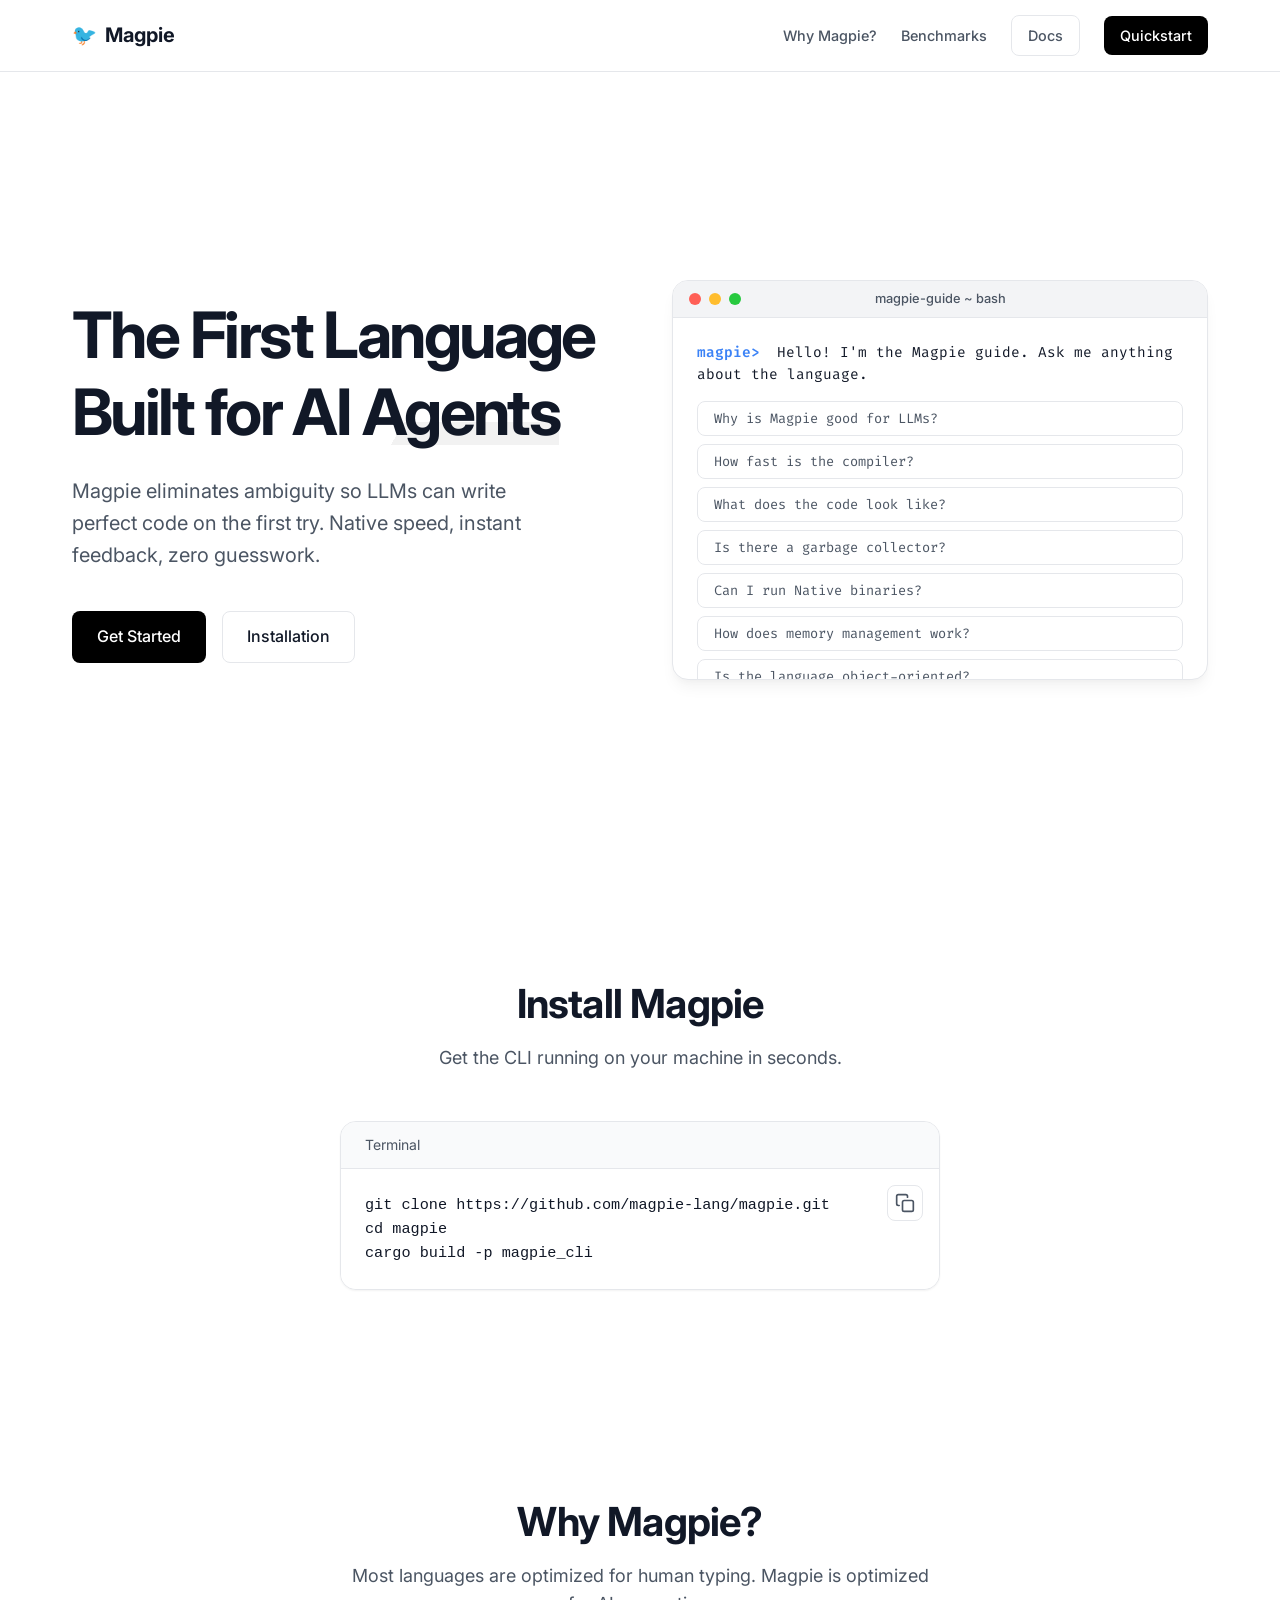
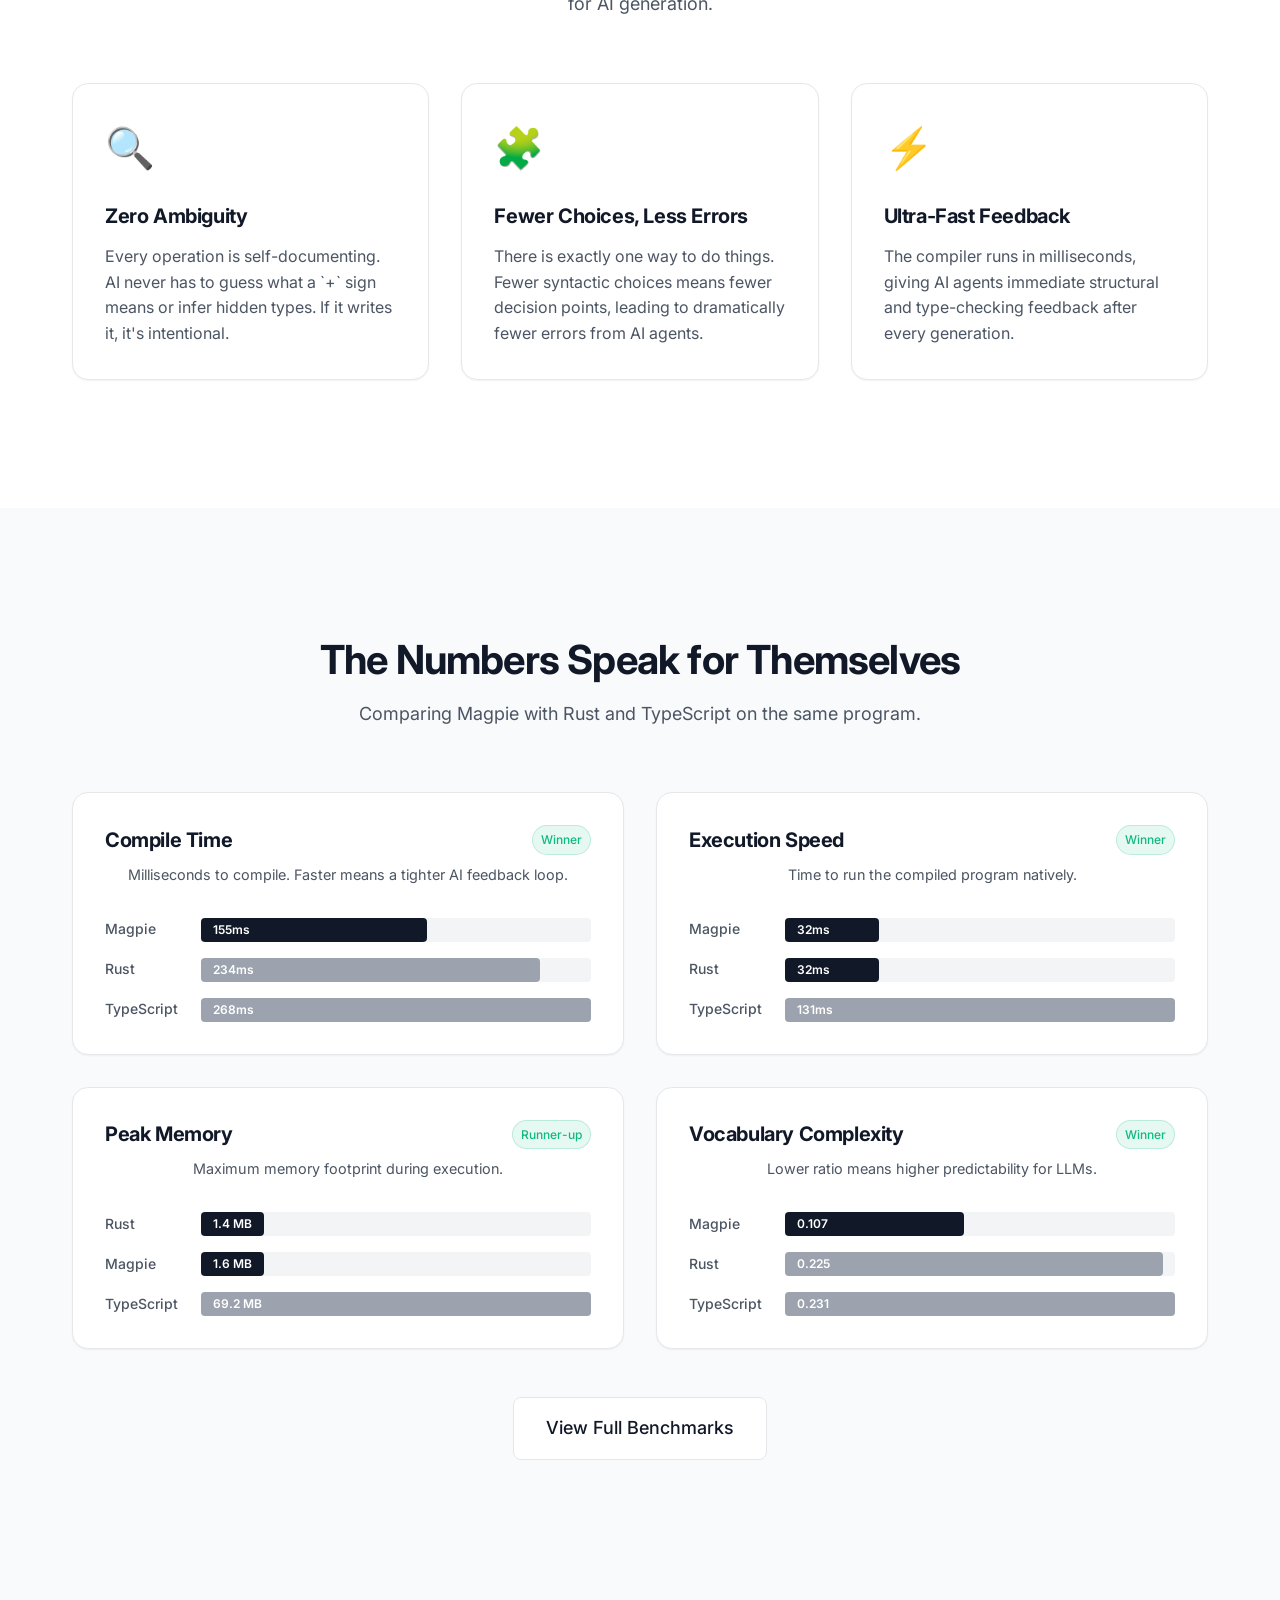
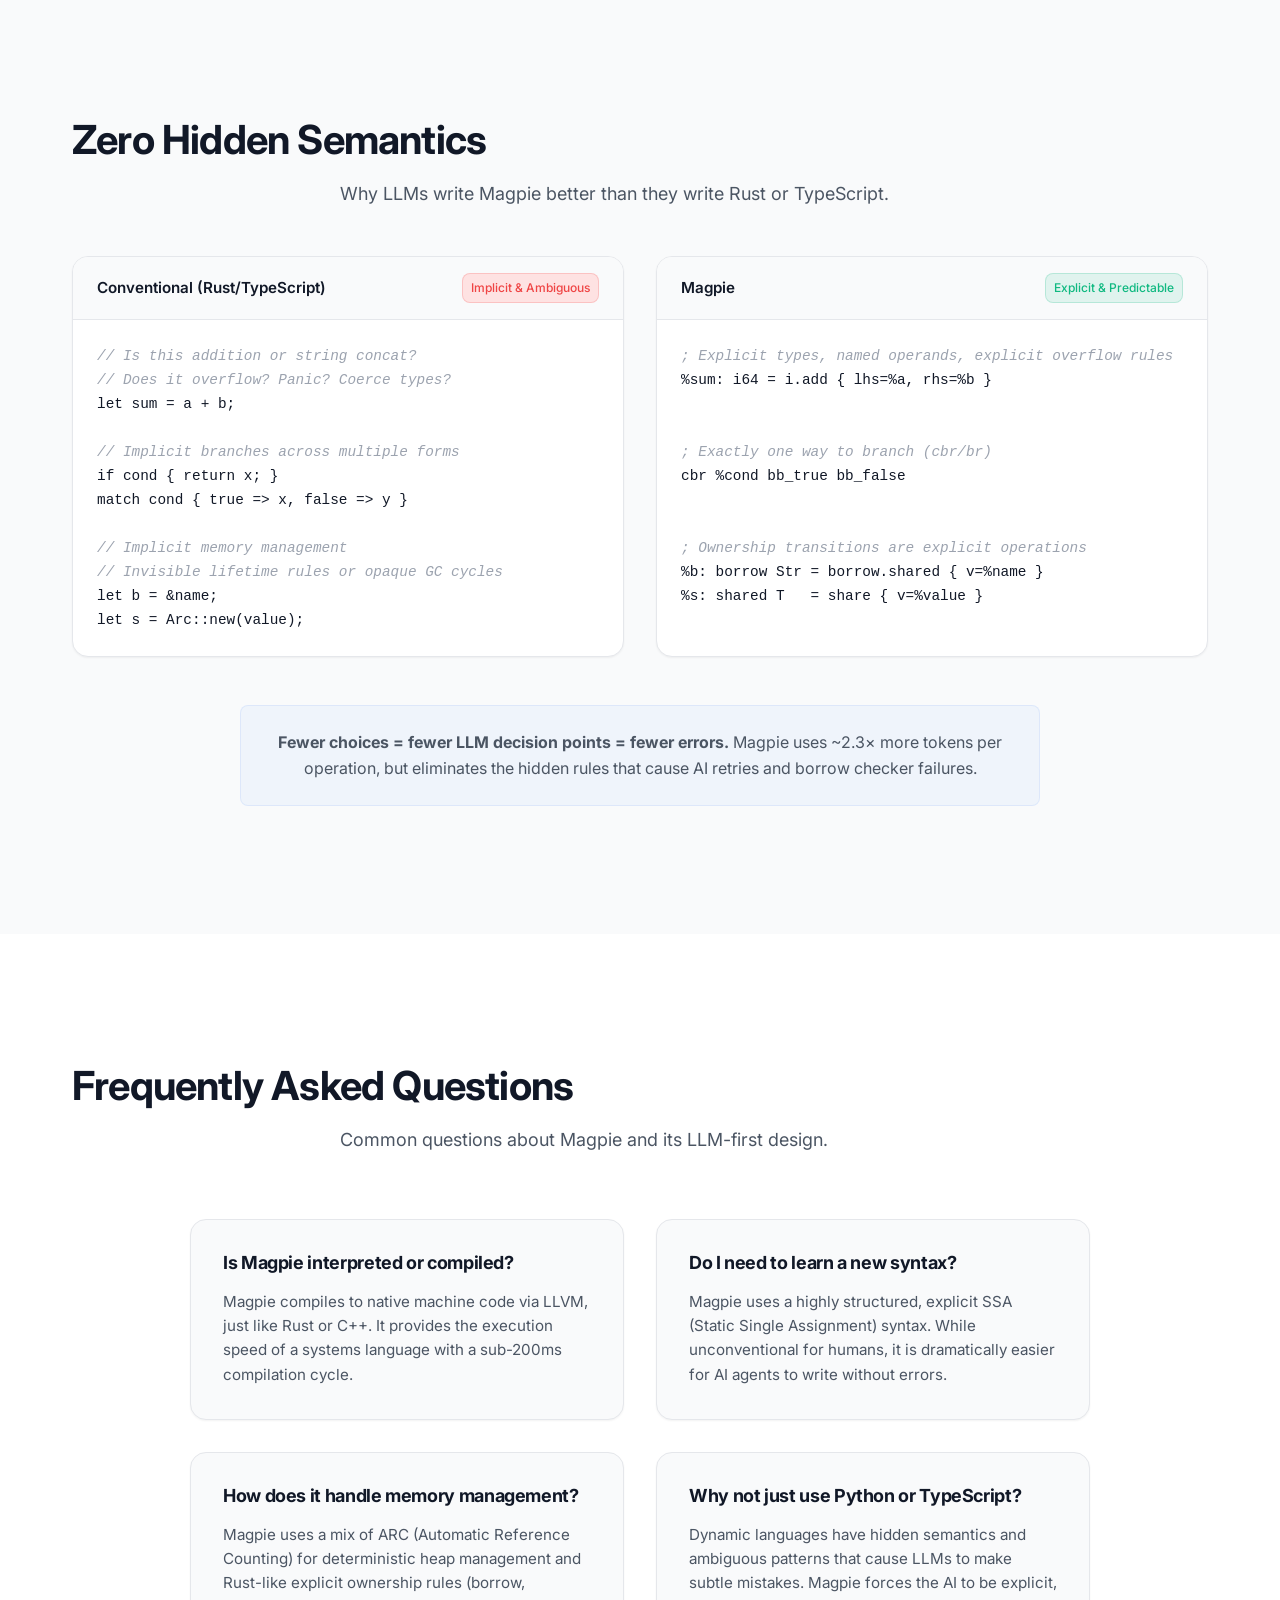
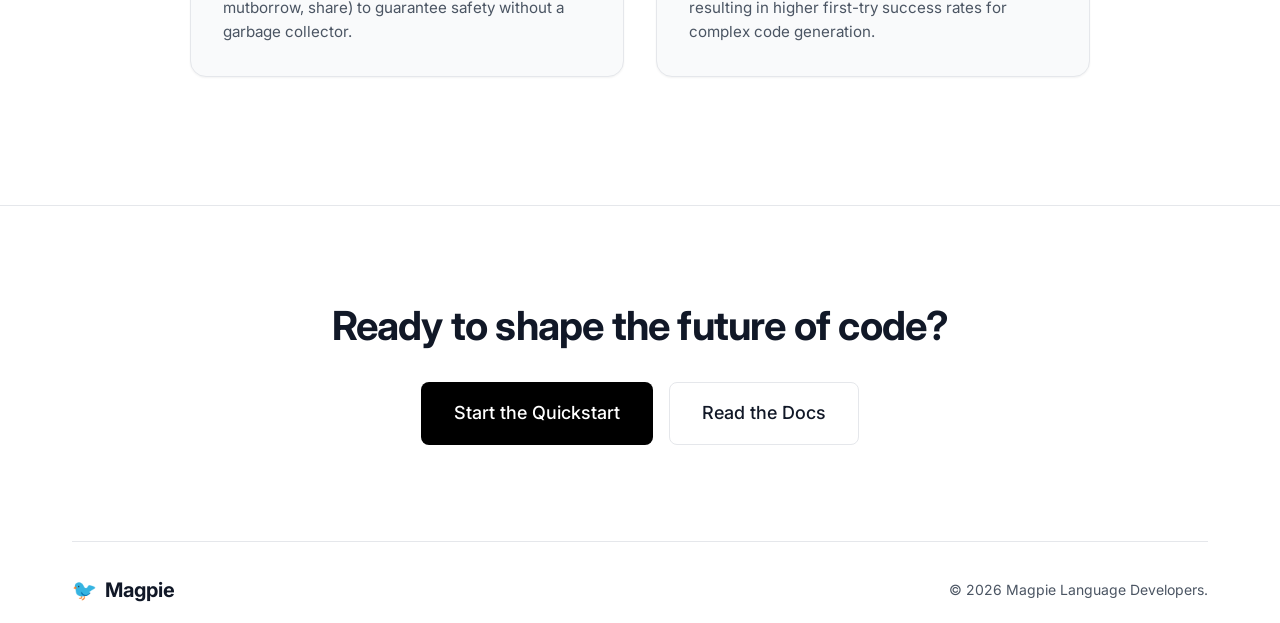
==== commit 79ef94eb: "update website" ====
--- a/index.html
+++ b/index.html
@@ -174,19 +174,19 @@
                         <div class="bar-row">
                             <div class="bar-label">Magpie</div>
                             <div class="bar-track">
-                                <div class="bar-fill primary" style="width: 100%;">155ms</div>
+                                <div class="bar-fill primary" style="width: 58%;">155ms</div>
                             </div>
                         </div>
                         <div class="bar-row">
                             <div class="bar-label">Rust</div>
                             <div class="bar-track">
-                                <div class="bar-fill secondary" style="width: 66%;">234ms</div>
+                                <div class="bar-fill secondary" style="width: 87%;">234ms</div>
                             </div>
                         </div>
                         <div class="bar-row">
                             <div class="bar-label">TypeScript</div>
                             <div class="bar-track">
-                                <div class="bar-fill secondary" style="width: 58%;">268ms</div>
+                                <div class="bar-fill secondary" style="width: 100%;">268ms</div>
                             </div>
                         </div>
                     </div>
@@ -203,19 +203,19 @@
                         <div class="bar-row">
                             <div class="bar-label">Magpie</div>
                             <div class="bar-track">
-                                <div class="bar-fill primary" style="width: 100%;">32ms</div>
+                                <div class="bar-fill primary" style="width: 24%;">32ms</div>
                             </div>
                         </div>
                         <div class="bar-row">
                             <div class="bar-label">Rust</div>
                             <div class="bar-track">
-                                <div class="bar-fill primary" style="width: 100%;">32ms</div>
+                                <div class="bar-fill primary" style="width: 24%;">32ms</div>
                             </div>
                         </div>
                         <div class="bar-row">
                             <div class="bar-label">TypeScript</div>
                             <div class="bar-track">
-                                <div class="bar-fill secondary" style="width: 24%;">131ms</div>
+                                <div class="bar-fill secondary" style="width: 100%;">131ms</div>
                             </div>
                         </div>
                     </div>
@@ -232,19 +232,19 @@
                         <div class="bar-row">
                             <div class="bar-label">Rust</div>
                             <div class="bar-track">
-                                <div class="bar-fill primary" style="width: 100%;">1.4 MB</div>
+                                <div class="bar-fill primary" style="width: 2%;">1.4 MB</div>
                             </div>
                         </div>
                         <div class="bar-row">
                             <div class="bar-label">Magpie</div>
                             <div class="bar-track">
-                                <div class="bar-fill primary" style="width: 87%;">1.6 MB</div>
+                                <div class="bar-fill primary" style="width: 3%;">1.6 MB</div>
                             </div>
                         </div>
                         <div class="bar-row">
                             <div class="bar-label">TypeScript</div>
                             <div class="bar-track">
-                                <div class="bar-fill secondary" style="width: 5%;">69.2 MB</div>
+                                <div class="bar-fill secondary" style="width: 100%;">69.2 MB</div>
                             </div>
                         </div>
                     </div>
@@ -261,19 +261,19 @@
                         <div class="bar-row">
                             <div class="bar-label">Magpie</div>
                             <div class="bar-track">
-                                <div class="bar-fill primary" style="width: 100%;">0.107</div>
+                                <div class="bar-fill primary" style="width: 46%;">0.107</div>
                             </div>
                         </div>
                         <div class="bar-row">
                             <div class="bar-label">Rust</div>
                             <div class="bar-track">
-                                <div class="bar-fill secondary" style="width: 47%;">0.225</div>
+                                <div class="bar-fill secondary" style="width: 97%;">0.225</div>
                             </div>
                         </div>
                         <div class="bar-row">
                             <div class="bar-label">TypeScript</div>
                             <div class="bar-track">
-                                <div class="bar-fill secondary" style="width: 46%;">0.231</div>
+                                <div class="bar-fill secondary" style="width: 100%;">0.231</div>
                             </div>
                         </div>
                     </div>
--- a/style.css
+++ b/style.css
@@ -601,17 +601,20 @@
     background-color: var(--bg-tertiary);
     height: 24px;
     border-radius: 4px;
-    overflow: hidden;
+    /* overflow: hidden; Removed to allow small bar text to overflow visibly */
 }
 
 .bar-fill {
     height: 100%;
     display: flex;
     align-items: center;
-    padding-left: 0.75rem;
+    padding: 0 0.75rem;
     font-size: 0.75rem;
     font-weight: 600;
     transition: width 1.5s ease-out;
+    white-space: nowrap;
+    border-radius: 4px;
+    min-width: fit-content;
 }
 
 .bar-fill.primary {
@@ -729,7 +732,9 @@
     .footer-buttons {
         flex-direction: column;
     }
-}/* FAQ Section */
+}
+
+/* FAQ Section */
 .faq-section {
     padding: 8rem 0;
     background-color: var(--bg-main);
@@ -766,7 +771,9 @@
     .faq-grid {
         grid-template-columns: 1fr;
     }
-}/* Examples Section */
+}
+
+/* Examples Section */
 .examples-section {
     padding: 8rem 0;
 }
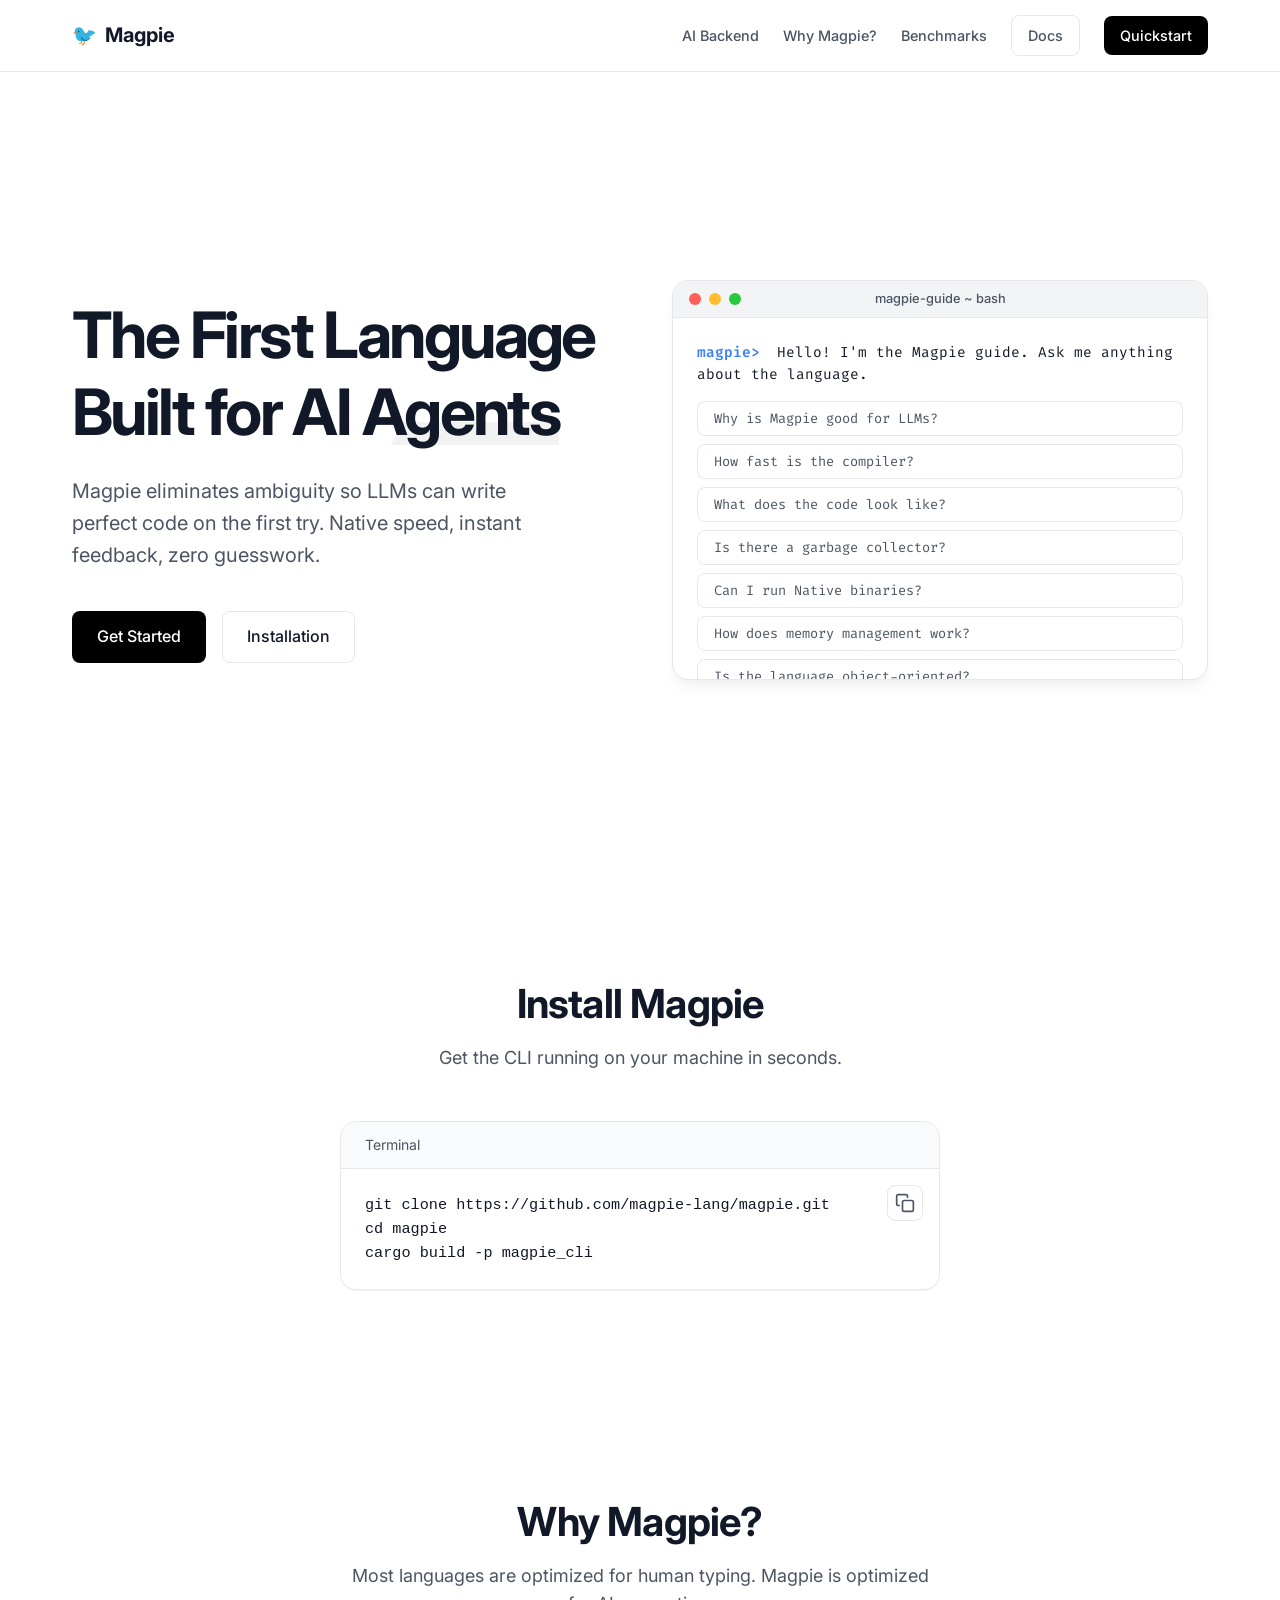
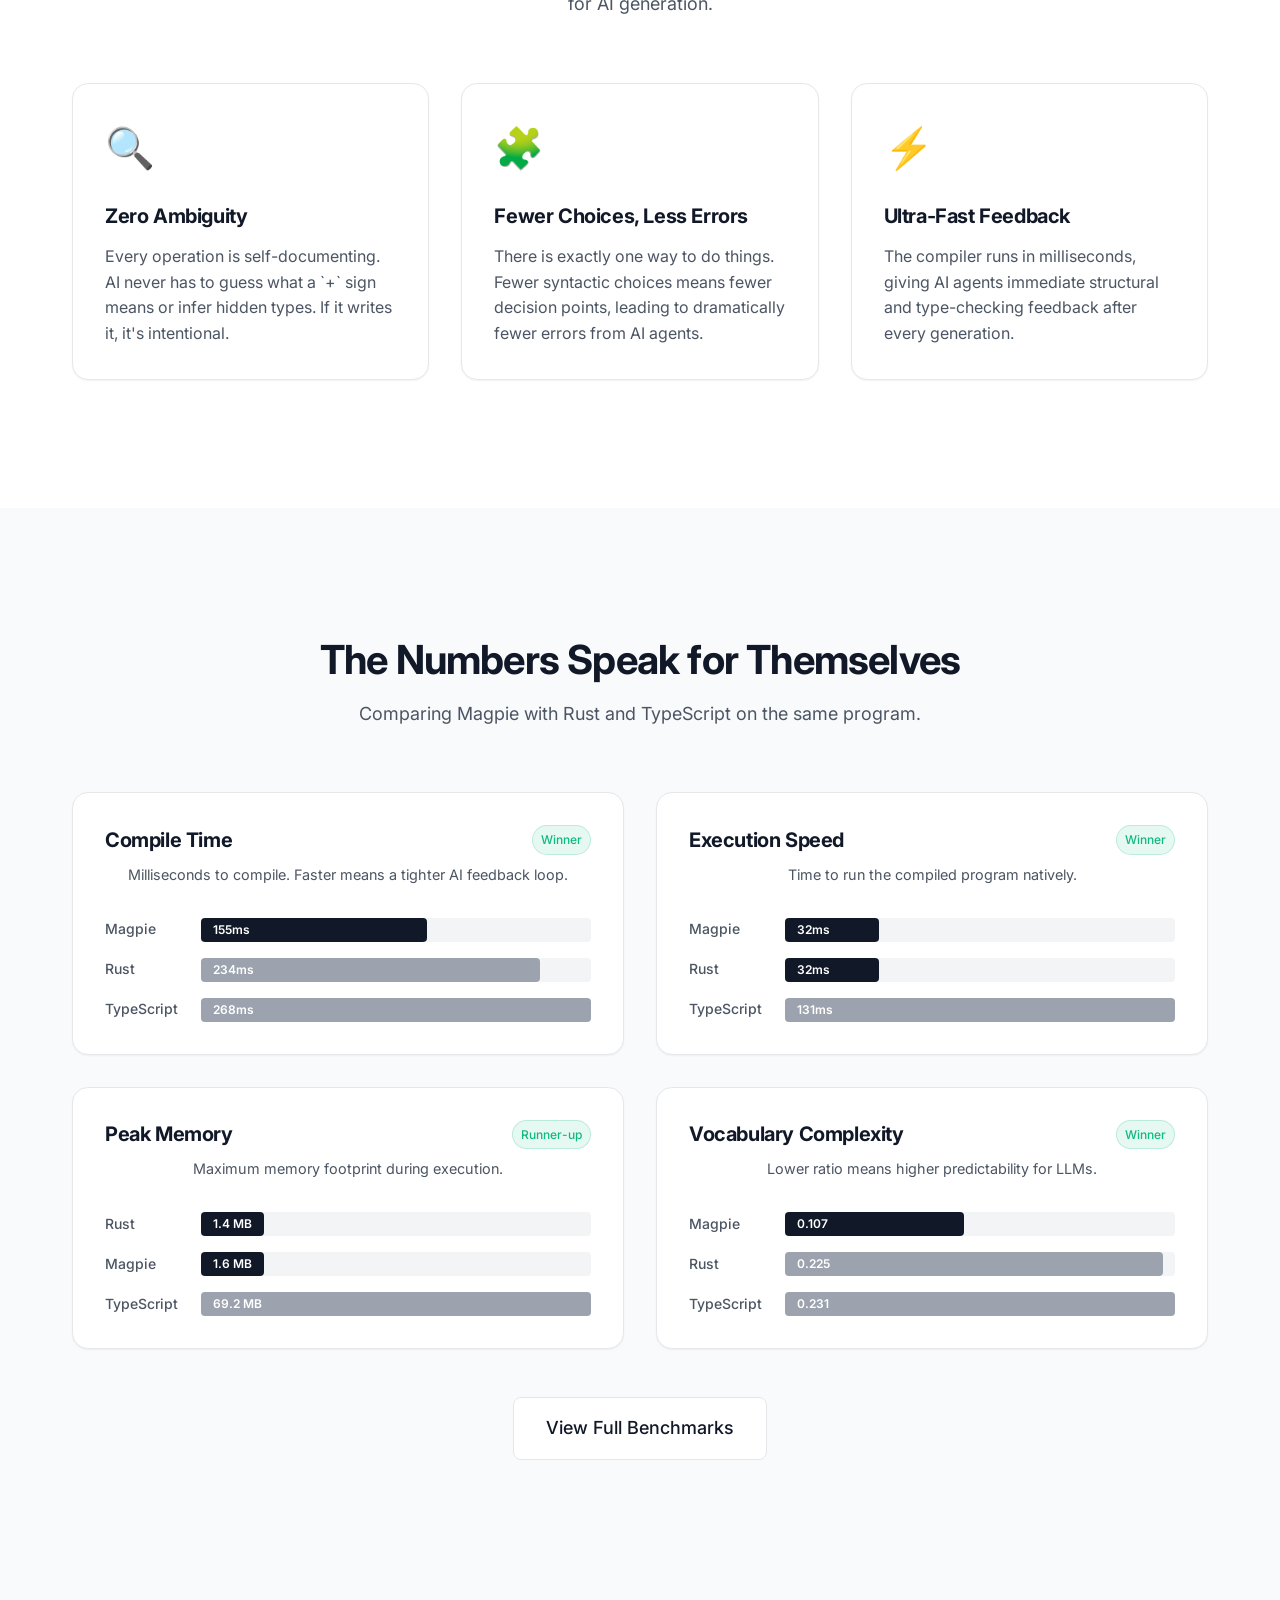
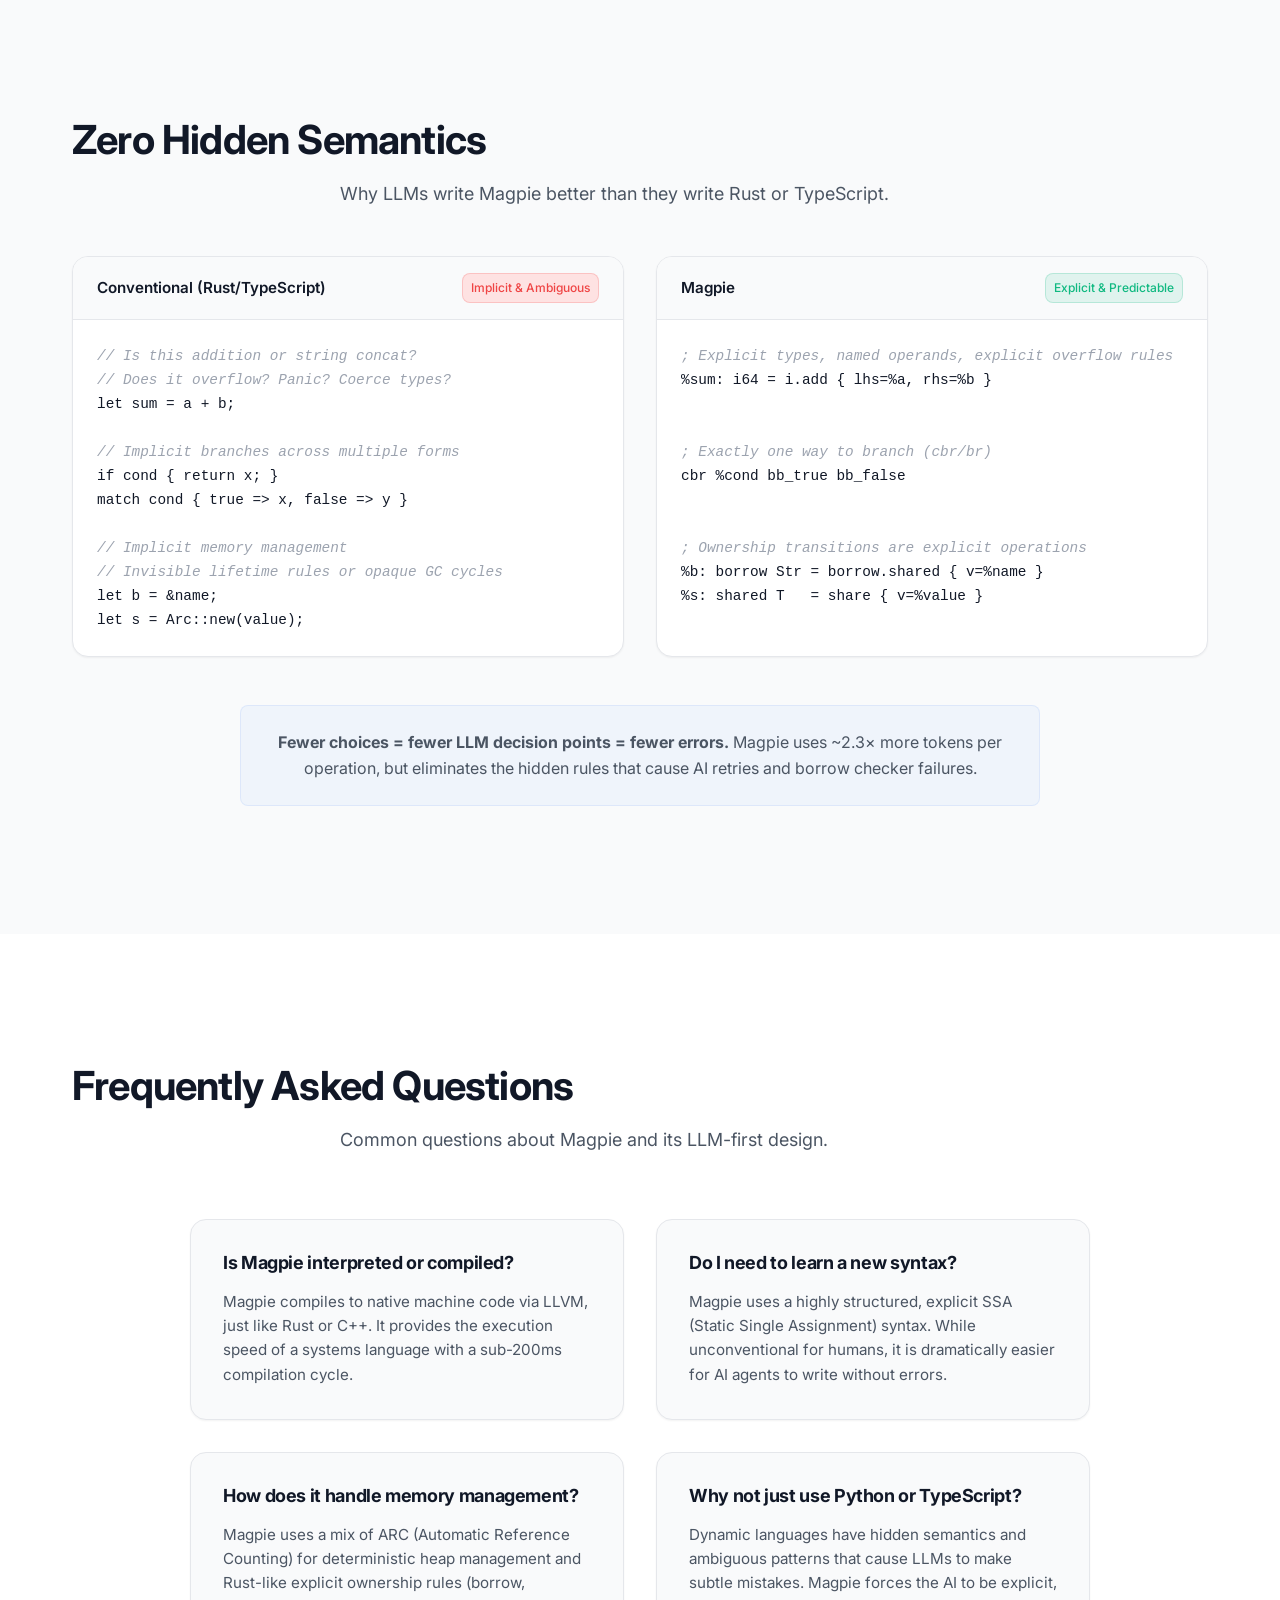
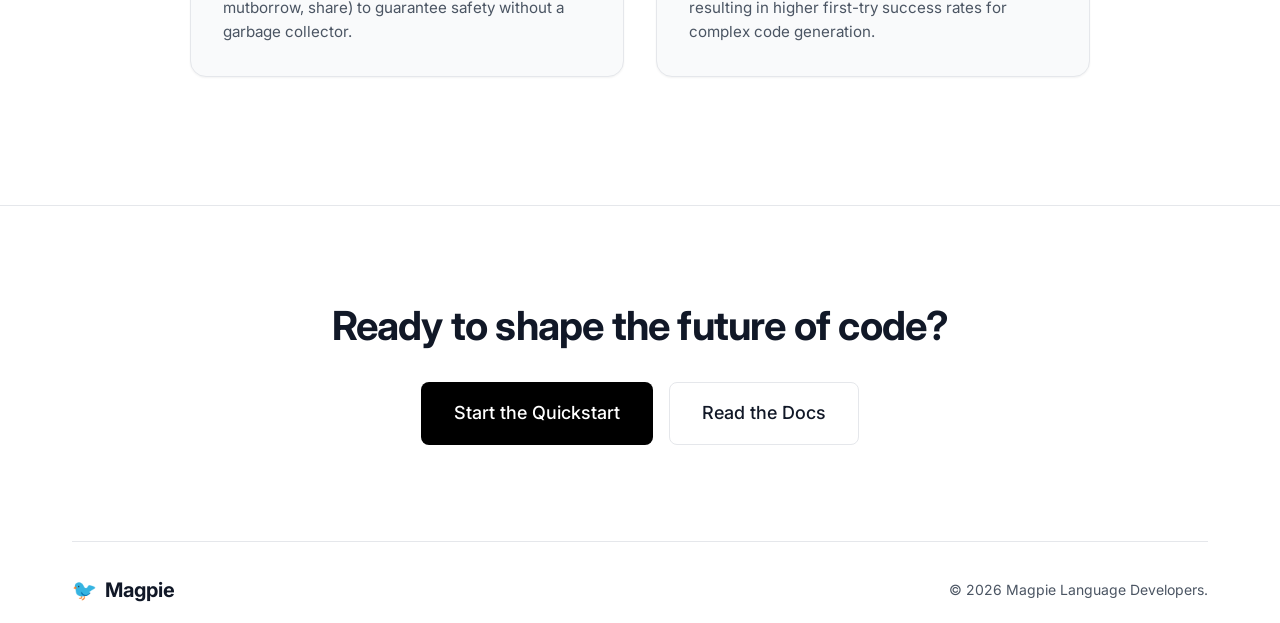
==== commit 5d3f4f64: "add torch-magpie" ====
--- a/index.html
+++ b/index.html
@@ -32,6 +32,7 @@
                 <span class="logo-text">Magpie</span>
             </div>
             <div class="nav-links">
+                <a href="/ai/">AI Backend</a>
                 <a href="#why-magpie">Why Magpie?</a>
                 <a href="#benchmarks">Benchmarks</a>
                 <a href="https://github.com/magpie-lang/magpie/blob/main/DOCUMENTATION.md" target="_blank"
